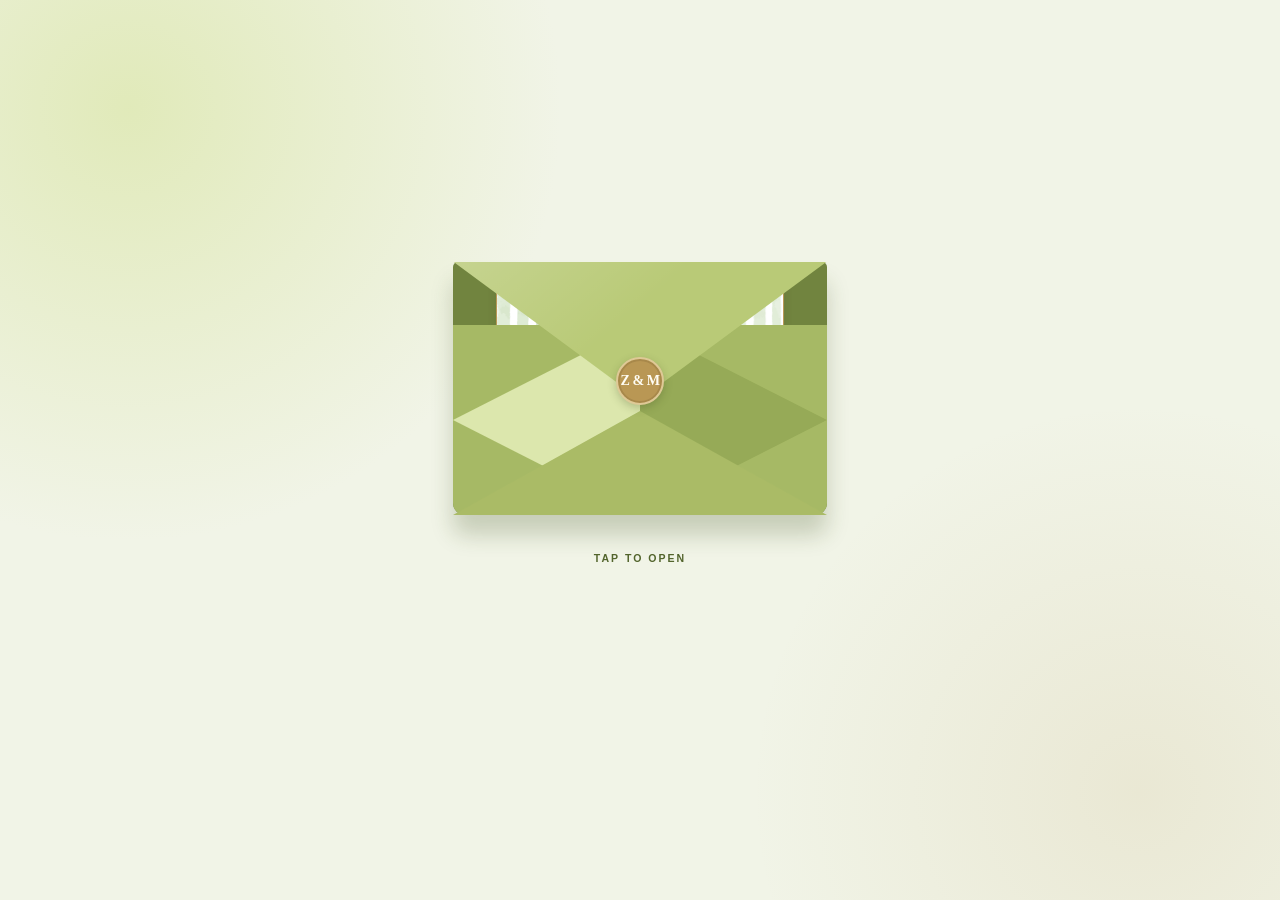
==== einvite.html @ bf0d7932 "Add files via upload" ====
<!DOCTYPE html>
<html lang="en">
<head>
    <meta charset="UTF-8">
    <meta name="viewport" content="width=device-width, initial-scale=1.0">
    <title>Save the Date — Zumi & Morgan</title>

    <meta property="og:title" content="Save the Date — Zumi & Morgan">
    <meta property="og:description" content="Monday, May 3, 2027 · Raleigh, NC">
    <meta property="og:type" content="website">
    <meta property="og:url" content="https://zumicuji.github.io/TheCujis/invite.html">

    <meta name="twitter:card" content="summary">
    <meta name="twitter:title" content="Save the Date — Zumi & Morgan">
    <meta name="twitter:description" content="Monday, May 3, 2027 · Raleigh, NC">

    <link rel="preconnect" href="https://fonts.googleapis.com">
    <link rel="preconnect" href="https://fonts.gstatic.com" crossorigin>
    <link href="https://fonts.googleapis.com/css2?family=Montserrat:wght@400;500;600&display=swap" rel="stylesheet">

    <style>
        :root {
            --pear-light: #dce7ad;
            --pear: #b9ca77;
            --pear-mid: #a6b965;
            --pear-deep: #71843f;
            --pear-dark: #53652d;
            --cream: #fffdf4;
            --cream-deep: #f3ecd8;
            --gold: #b99754;
            --ink: #36502f;
            --page: #f1f4e7;
        }

        * {
            box-sizing: border-box;
        }

        html,
        body {
            min-height: 100%;
        }

        body {
            margin: 0;
            overflow-x: hidden;
            color: var(--ink);
            background:
                radial-gradient(circle at 10% 12%, rgba(220, 231, 173, 0.78), transparent 31%),
                radial-gradient(circle at 89% 88%, rgba(185, 151, 84, 0.13), transparent 28%),
                var(--page);
            font-family: "Montserrat", sans-serif;
        }

        button,
        a {
            -webkit-tap-highlight-color: transparent;
        }

        .page {
            width: 100%;
            min-height: 100svh;
            padding: 24px 14px 42px;
        }

        .experience {
            width: min(100%, 460px);
            margin: 0 auto;
            text-align: center;
        }

        /* =====================================================
           CENTERED INVITATION SUITE
           ===================================================== */
        .suite-stage {
            position: relative;
            width: 100%;
            min-height: 610px;
            overflow: visible;
        }

        .envelope-stage {
            display: none;
        }

        /*
            Actual PNG stack:
            invite1.png = formal invitation
            invite2.png = details card
            invite3.png = photo card
            invite4.png is not used
        */
        .suite-card {
            position: absolute;
            top: 50%;
            left: 50%;
            display: block;
            padding: 0;
            margin: 0;
            background: transparent;
            border: 0;
            cursor: pointer;
            image-rendering: auto;
            transition:
                width 0.48s cubic-bezier(0.2, 0.78, 0.25, 1),
                transform 0.48s cubic-bezier(0.2, 0.78, 0.25, 1),
                box-shadow 0.35s ease;
        }

        .suite-card:focus-visible {
            outline: 3px solid var(--gold);
            outline-offset: 6px;
        }

        .suite-card img {
            display: block;
            width: 100%;
            height: auto;
            background: var(--cream);
            box-shadow: 0 14px 28px rgba(54, 72, 25, 0.2);
            image-rendering: auto;
        }

        /* Main invitation: largest card in the resting stack. */
        .card-primary {
            z-index: 4;
            width: min(67vw, 278px);
            transform: translate(-50%, -50%) rotate(-1deg);
        }

        /* Details card: partially visible behind upper-left. */
        .card-details {
            z-index: 2;
            width: min(54vw, 224px);
            transform: translate(calc(-50% - 42px), calc(-50% - 28px)) rotate(-4deg);
        }

        /* Photo card: partially visible behind right edge. */
        .card-photo {
            z-index: 1;
            width: min(43vw, 177px);
            transform: translate(calc(-50% + 62px), calc(-50% + 13px)) rotate(4deg);
        }

        /*
            Selected card becomes large, centered, and straight.
            Each PNG keeps its natural proportions and remains uncropped.
        */
        .suite-card.is-selected {
            z-index: 15;
            width: min(92vw, 390px);
            transform: translate(-50%, -50%) rotate(0deg) scale(1);
        }

        .suite-card.is-selected img {
            box-shadow: 0 25px 45px rgba(54, 72, 25, 0.3);
        }

        /* =====================================================
           NEARLY TRANSLUCENT SIDE ARROWS
           Hidden until the envelope opens.
           ===================================================== */
        .card-navigation {
            position: absolute;
            top: 50%;
            right: 0;
            left: 0;
            z-index: 25;
            display: flex;
            align-items: center;
            justify-content: space-between;
            padding: 0 2px;
            pointer-events: none;
            transform: translateY(-50%);
            transition: opacity 0.35s ease;
        }

        .nav-arrow {
            display: grid;
            width: 42px;
            height: 56px;
            place-items: center;
            color: var(--ink);
            background: rgba(255, 253, 244, 0.18);
            border: 1px solid rgba(83, 101, 45, 0.2);
            border-radius: 24px;
            cursor: pointer;
            font-family: Arial, sans-serif;
            font-size: 1.65rem;
            font-weight: 300;
            line-height: 1;
            opacity: 0.34;
            pointer-events: auto;
            transition:
                opacity 0.2s ease,
                color 0.2s ease,
                background 0.2s ease,
                transform 0.2s ease;
        }

        .nav-arrow:hover,
        .nav-arrow:focus-visible {
            color: var(--cream);
            background: var(--ink);
            opacity: 0.92;
            outline: 2px solid var(--gold);
            outline-offset: 3px;
        }

        .nav-arrow:active {
            transform: scale(0.94);
        }

        /* =====================================================
           POST-OPEN WEBSITE BUTTON
           Pear green and somewhat translucent.
           ===================================================== */
        .suite-actions {
            margin: -14px auto 0;
            transition: opacity 0.35s ease, transform 0.35s ease;
        }

        .website-button {
            display: inline-flex;
            align-items: center;
            justify-content: center;
            min-height: 50px;
            padding: 13px 19px;
            color: var(--ink);
            background: rgba(185, 202, 119, 0.72);
            border: 1px solid rgba(83, 101, 45, 0.58);
            box-shadow: 0 4px 12px rgba(83, 101, 45, 0.1);
            font-size: 0.65rem;
            font-weight: 600;
            letter-spacing: 1.2px;
            line-height: 1.3;
            text-decoration: none;
            text-transform: uppercase;
            transition:
                background 0.2s ease,
                color 0.2s ease,
                border-color 0.2s ease,
                transform 0.2s ease;
        }

        .website-button:hover,
        .website-button:focus-visible {
            color: var(--cream);
            background: rgba(83, 101, 45, 0.88);
            border-color: rgba(83, 101, 45, 0.95);
            outline: 2px solid var(--gold);
            outline-offset: 3px;
        }

        .website-button:active {
            transform: scale(0.98);
        }

        .replay-button {
            position: fixed;
            top: 14px;
            right: 14px;
            z-index: 40;
            padding: 9px 11px;
            color: var(--ink);
            background: rgba(255, 253, 244, 0.96);
            border: 1px solid var(--gold);
            cursor: pointer;
            font-size: 0.62rem;
            font-weight: 600;
            letter-spacing: 1.1px;
            opacity: 0;
            pointer-events: none;
            text-transform: uppercase;
            transition: opacity 0.3s ease, background 0.2s ease;
        }

        .replay-button:hover,
        .replay-button:focus-visible {
            background: #ffffff;
            outline: 2px solid var(--gold);
            outline-offset: 2px;
        }

        /* =====================================================
           PEAR-GREEN PHYSICAL ENVELOPE
           ===================================================== */
        .js .envelope-stage {
            position: absolute;
            inset: 0;
            display: block;
            pointer-events: none;
            transition: opacity 0.55s ease, transform 0.55s ease;
        }

        .js .envelope-trigger {
            position: absolute;
            top: 50%;
            left: 50%;
            width: min(92vw, 374px);
            height: 278px;
            padding: 0;
            background: transparent;
            border: 0;
            cursor: pointer;
            pointer-events: auto;
            perspective: 1200px;
            transform: translate(-50%, -50%);
        }

        .js .envelope-trigger:focus-visible {
            outline: 3px solid var(--gold);
            outline-offset: 9px;
            border-radius: 8px;
        }

        .envelope {
            position: absolute;
            inset: 0;
        }

        .envelope-back {
            position: absolute;
            top: 25px;
            right: 0;
            bottom: 0;
            left: 0;
            z-index: 1;
            overflow: hidden;
            background: var(--pear-deep);
            border-radius: 5px 5px 12px 12px;
            box-shadow: 0 20px 22px rgba(54, 72, 25, 0.22);
        }

        .envelope-liner {
            position: absolute;
            top: 26px;
            left: 50%;
            z-index: 2;
            width: 0;
            height: 0;
            transform: translateX(-50%);
            border-width: 0 187px 132px;
            border-style: solid;
            border-color: transparent transparent var(--cream-deep);
        }

        .envelope-liner::after {
            position: absolute;
            top: 35px;
            left: -94px;
            width: 188px;
            height: 75px;
            content: "";
            opacity: 0.48;
            background:
                radial-gradient(ellipse at 15% 45%, transparent 0 12px, rgba(83, 101, 45, 0.28) 13px 14px, transparent 15px),
                radial-gradient(ellipse at 46% 72%, transparent 0 13px, rgba(83, 101, 45, 0.28) 14px 15px, transparent 16px),
                radial-gradient(ellipse at 78% 38%, transparent 0 11px, rgba(83, 101, 45, 0.28) 12px 13px, transparent 14px);
        }

        .primary-card-peek {
            position: absolute;
            top: 43px;
            left: 50%;
            z-index: 3;
            width: 77%;
            height: 162px;
            overflow: hidden;
            background: var(--cream);
            border: 1px solid var(--gold);
            box-shadow: 0 5px 9px rgba(54, 72, 25, 0.15);
            transform: translateX(-50%);
        }

        .primary-card-peek img {
            display: block;
            width: 100%;
            height: auto;
        }

        /*
            The card emerges from behind these front folds,
            rather than phasing through the envelope.
        */
        .envelope-front {
            position: absolute;
            right: 0;
            bottom: 0;
            left: 0;
            z-index: 8;
            height: 190px;
            overflow: hidden;
            background: var(--pear-mid);
            border-radius: 0 0 12px 12px;
        }

        .envelope-front::before,
        .envelope-front::after {
            position: absolute;
            top: 0;
            width: 0;
            height: 0;
            content: "";
            border-style: solid;
        }

        .envelope-front::before {
            left: 0;
            z-index: 1;
            border-width: 95px 187px 95px 0;
            border-color: transparent var(--pear-light) transparent transparent;
        }

        .envelope-front::after {
            right: 0;
            z-index: 1;
            border-width: 95px 0 95px 187px;
            border-color: transparent transparent transparent #96aa57;
        }

        .envelope-bottom-fold {
            position: absolute;
            bottom: 0;
            left: 50%;
            z-index: 9;
            width: 0;
            height: 0;
            transform: translateX(-50%);
            border-width: 0 187px 104px;
            border-style: solid;
            border-color: transparent transparent #aabb66;
        }

        .envelope-flap {
            position: absolute;
            top: 25px;
            left: 0;
            z-index: 10;
            width: 100%;
            height: 138px;
            transform: rotateX(0deg);
            transform-origin: top center;
            transform-style: preserve-3d;
            transition: transform 0.8s cubic-bezier(0.22, 0.8, 0.25, 1);
        }

        .envelope-flap::before {
            position: absolute;
            inset: 0;
            content: "";
            clip-path: polygon(0 0, 100% 0, 50% 100%);
            background:
                linear-gradient(140deg, rgba(255, 255, 255, 0.18), transparent 45%),
                var(--pear);
            box-shadow: inset 0 -2px 0 rgba(69, 89, 31, 0.2);
            backface-visibility: hidden;
        }

        .wax-seal {
            position: absolute;
            top: 120px;
            left: 50%;
            z-index: 11;
            display: grid;
            width: 48px;
            height: 48px;
            place-items: center;
            color: var(--cream);
            background: var(--gold);
            border: 2px solid #dec996;
            border-radius: 50%;
            box-shadow:
                inset 0 0 0 2px rgba(91, 67, 29, 0.18),
                0 3px 9px rgba(53, 69, 22, 0.25);
            font-family: Georgia, serif;
            font-size: 0.88rem;
            font-weight: 600;
            letter-spacing: -0.5px;
            line-height: 1;
            white-space: nowrap;
            transform: translateX(-50%);
            transition: opacity 0.25s ease;
        }

        .tap-note {
            position: absolute;
            bottom: -49px;
            left: 50%;
            width: max-content;
            margin: 0;
            color: var(--pear-dark);
            font-size: 0.66rem;
            font-weight: 600;
            letter-spacing: 2px;
            text-transform: uppercase;
            transform: translateX(-50%);
            animation: tapPulse 2s ease-in-out infinite;
            transition: opacity 0.25s ease;
        }

        /* =====================================================
           OPENING / REPLAY STATES
           ===================================================== */
        .js .suite-actions,
        .js .card-navigation {
            opacity: 0;
            pointer-events: none;
        }

        .js .suite-actions {
            transform: translateY(8px);
        }

        .js .card-navigation {
            transform: translateY(-50%);
        }

        .js .suite-card {
            opacity: 0;
            pointer-events: none;
        }

        /*
            Main card begins inside the envelope:
            above the back layer but below front folds.
        */
        .js .card-primary {
            z-index: 5;
            transform: translate(-50%, calc(-50% + 148px)) scale(0.72);
        }

        .js .card-details {
            transform: translate(calc(-50% - 42px), calc(-50% + 72px)) rotate(-4deg) scale(0.72);
        }

        .js .card-photo {
            transform: translate(calc(-50% + 62px), calc(-50% + 76px)) rotate(4deg) scale(0.72);
        }

        .js .experience.is-opening .envelope-flap {
            transform: rotateX(-178deg);
        }

        .js .experience.is-opening .wax-seal,
        .js .experience.is-opening .tap-note {
            opacity: 0;
        }

        /*
            Main invite slides upward from inside the envelope.
            The lower part stays hidden by front folds until it clears them.
        */
        .js .experience.is-opening .card-primary {
            z-index: 5;
            opacity: 1;
            transform: translate(-50%, calc(-50% - 125px)) rotate(0deg) scale(0.82);
            transition:
                opacity 0.12s ease 0.15s,
                transform 1.12s cubic-bezier(0.16, 0.9, 0.25, 1) 0.34s;
        }

        .js .experience.is-open .envelope-stage {
            opacity: 0;
            pointer-events: none;
            transform: scale(0.97);
        }

        .js .experience.is-open .suite-card {
            opacity: 1;
            pointer-events: auto;
        }

        .js .experience.is-open .card-primary {
            z-index: 4;
            transform: translate(-50%, -50%) rotate(-1deg);
            transition-delay: 0s;
        }

        .js .experience.is-open .card-details {
            transform: translate(calc(-50% - 42px), calc(-50% - 28px)) rotate(-4deg);
            transition-delay: 0.1s;
        }

        .js .experience.is-open .card-photo {
            transform: translate(calc(-50% + 62px), calc(-50% + 13px)) rotate(4deg);
            transition-delay: 0.18s;
        }

        .js .experience.is-open .suite-card.is-selected {
            z-index: 15;
            width: min(92vw, 390px);
            transform: translate(-50%, -50%) rotate(0deg) scale(1);
            transition-delay: 0s;
        }

        .js .experience.is-open .suite-actions {
            opacity: 1;
            pointer-events: auto;
            transform: translateY(0);
            transition: opacity 0.4s ease 0.48s, transform 0.4s ease 0.48s;
        }

        .js .experience.is-open .card-navigation {
            opacity: 1;
            pointer-events: auto;
            transform: translateY(-50%);
            transition: opacity 0.4s ease 0.48s;
        }

        .js .experience.is-open + .replay-button {
            opacity: 1;
            pointer-events: auto;
        }

        @keyframes tapPulse {
            0%,
            100% {
                opacity: 0.62;
                transform: translateX(-50%) translateY(0);
            }

            50% {
                opacity: 1;
                transform: translateX(-50%) translateY(-4px);
            }
        }

        @media (min-width: 768px) {
            .page {
                padding-top: 38px;
            }

            .suite-stage {
                min-height: 675px;
            }

            .card-primary {
                width: 305px;
            }

            .card-details {
                width: 246px;
                transform: translate(calc(-50% - 49px), calc(-50% - 32px)) rotate(-4deg);
            }

            .card-photo {
                width: 195px;
                transform: translate(calc(-50% + 70px), calc(-50% + 8px)) rotate(4deg);
            }

            .js .card-details {
                transform: translate(calc(-50% - 49px), calc(-50% + 72px)) rotate(-4deg) scale(0.72);
            }

            .js .card-photo {
                transform: translate(calc(-50% + 70px), calc(-50% + 76px)) rotate(4deg) scale(0.72);
            }

            .js .experience.is-open .card-details {
                transform: translate(calc(-50% - 49px), calc(-50% - 32px)) rotate(-4deg);
            }

            .js .experience.is-open .card-photo {
                transform: translate(calc(-50% + 70px), calc(-50% + 8px)) rotate(4deg);
            }

            .replay-button {
                top: 20px;
                right: 20px;
            }
        }

        @media (prefers-reduced-motion: reduce) {
            *,
            *::before,
            *::after {
                scroll-behavior: auto !important;
                animation-duration: 0.01ms !important;
                animation-iteration-count: 1 !important;
                transition-duration: 0.01ms !important;
            }

            .js .envelope-stage {
                display: none;
            }

            .js .suite-card {
                opacity: 1;
                pointer-events: auto;
            }

            .js .suite-actions {
                opacity: 1;
                pointer-events: auto;
                transform: none;
            }

            .js .card-navigation {
                opacity: 1;
                pointer-events: auto;
                transform: translateY(-50%);
            }

            .js .card-primary {
                transform: translate(-50%, -50%) rotate(-1deg);
            }

            .js .card-details {
                transform: translate(calc(-50% - 42px), calc(-50% - 28px)) rotate(-4deg);
            }

            .js .card-photo {
                transform: translate(calc(-50% + 62px), calc(-50% + 13px)) rotate(4deg);
            }

            .js .experience.is-open .suite-card.is-selected {
                width: min(92vw, 390px);
                transform: translate(-50%, -50%) rotate(0deg) scale(1);
            }

            .js .experience.is-open + .replay-button {
                opacity: 1;
                pointer-events: auto;
            }
        }
    </style>
</head>

<body>
    <main class="page">
        <div class="experience" id="experience">

            <div class="suite-stage">
                <!-- Closed pear-green envelope -->
                <div class="envelope-stage">
                    <button
                        class="envelope-trigger"
                        id="openInvite"
                        type="button"
                        aria-label="Open Zumi and Morgan's wedding invitation suite"
                    >
                        <div class="envelope">
                            <div class="envelope-back"></div>
                            <div class="envelope-liner"></div>

                            <!-- Primary invitation peeking from envelope -->
                            <div class="primary-card-peek" aria-hidden="true">
                                <img src="invite1.png" alt="">
                            </div>

                            <div class="envelope-front"></div>
                            <div class="envelope-bottom-fold"></div>
                            <div class="envelope-flap"></div>

                            <div class="wax-seal">Z & M</div>
                        </div>

                        <p class="tap-note">Tap to open</p>
                    </button>
                </div>

                <!-- Details card -->
                <button
                    type="button"
                    class="suite-card card-details"
                    aria-label="View wedding details card"
                    aria-pressed="false"
                >
                    <img
                        src="invite2.png"
                        alt="Wedding details card"
                        decoding="async"
                        loading="eager"
                    >
                </button>

                <!-- Photo card -->
                <button
                    type="button"
                    class="suite-card card-photo"
                    aria-label="View wedding photo card"
                    aria-pressed="false"
                >
                    <img
                        src="invite3.png"
                        alt="Wedding photo card"
                        decoding="async"
                        loading="eager"
                    >
                </button>

                <!-- Primary invitation -->
                <button
                    type="button"
                    class="suite-card card-primary"
                    aria-label="View formal wedding invitation"
                    aria-pressed="false"
                >
                    <img
                        src="invite1.png"
                        alt="Formal wedding invitation for Zumi Cuji and Morgan Fields"
                        decoding="async"
                        fetchpriority="high"
                    >
                </button>

                <!-- Side navigation appears only after opening -->
                <div class="card-navigation" aria-label="Invitation card navigation">
                    <button
                        class="nav-arrow"
                        id="previousCard"
                        type="button"
                        aria-label="Show previous card"
                    >
                        ‹
                    </button>

                    <button
                        class="nav-arrow"
                        id="nextCard"
                        type="button"
                        aria-label="Show next card"
                    >
                        ›
                    </button>
                </div>
            </div>

            <!-- Hidden until envelope opens -->
            <div class="suite-actions">
                <a
                    class="website-button"
                    href="https://zumicuji.github.io/TheCujis/index.html"
                >
                    Visit Our Wedding Website
                </a>
            </div>
        </div>

        <button class="replay-button" id="replayButton" type="button">
            Replay
        </button>
    </main>

    <script>
        (function () {
            const experience = document.getElementById("experience");
            const openButton = document.getElementById("openInvite");
            const replayButton = document.getElementById("replayButton");
            const previousButton = document.getElementById("previousCard");
            const nextButton = document.getElementById("nextCard");
            const reducedMotion = window.matchMedia("(prefers-reduced-motion: reduce)");

            /*
                Cycle through all three visible PNG cards:
                1. Formal invitation
                2. Details card
                3. Photo card
            */
            const interactiveCards = [
                document.querySelector(".card-primary"),
                document.querySelector(".card-details"),
                document.querySelector(".card-photo")
            ];

            let activeCardIndex = 0;

            document.documentElement.classList.add("js");

            function selectCard(index) {
                activeCardIndex =
                    (index + interactiveCards.length) % interactiveCards.length;

                interactiveCards.forEach(function (card, cardIndex) {
                    const isActive = cardIndex === activeCardIndex;

                    card.classList.toggle("is-selected", isActive);
                    card.setAttribute("aria-pressed", isActive ? "true" : "false");
                });
            }

            function cycleCards(direction) {
                if (!experience.classList.contains("is-open")) {
                    return;
                }

                selectCard(activeCardIndex + direction);
            }

            function openInvitation() {
                if (
                    experience.classList.contains("is-opening") ||
                    experience.classList.contains("is-open")
                ) {
                    return;
                }

                experience.classList.add("is-opening");
                openButton.disabled = true;
                openButton.setAttribute("aria-hidden", "true");

                window.setTimeout(function () {
                    experience.classList.remove("is-opening");
                    experience.classList.add("is-open");
                    selectCard(0);
                }, 1550);
            }

            function replayInvitation() {
                experience.classList.remove("is-opening", "is-open");

                interactiveCards.forEach(function (card) {
                    card.classList.remove("is-selected");
                    card.setAttribute("aria-pressed", "false");
                });

                activeCardIndex = 0;

                openButton.disabled = false;
                openButton.setAttribute("aria-hidden", "false");

                void experience.offsetWidth;

                window.setTimeout(function () {
                    openInvitation();
                }, 80);
            }

            interactiveCards.forEach(function (card, index) {
                card.addEventListener("click", function () {
                    if (experience.classList.contains("is-open")) {
                        selectCard(index);
                    }
                });
            });

            previousButton.addEventListener("click", function () {
                cycleCards(-1);
            });

            nextButton.addEventListener("click", function () {
                cycleCards(1);
            });

            if (reducedMotion.matches) {
                experience.classList.add("is-open");
                openButton.disabled = true;
                openButton.setAttribute("aria-hidden", "true");
                selectCard(0);
            } else {
                openButton.addEventListener("click", openInvitation);
                replayButton.addEventListener("click", replayInvitation);
            }
        })();
    </script>
</body>
</html>
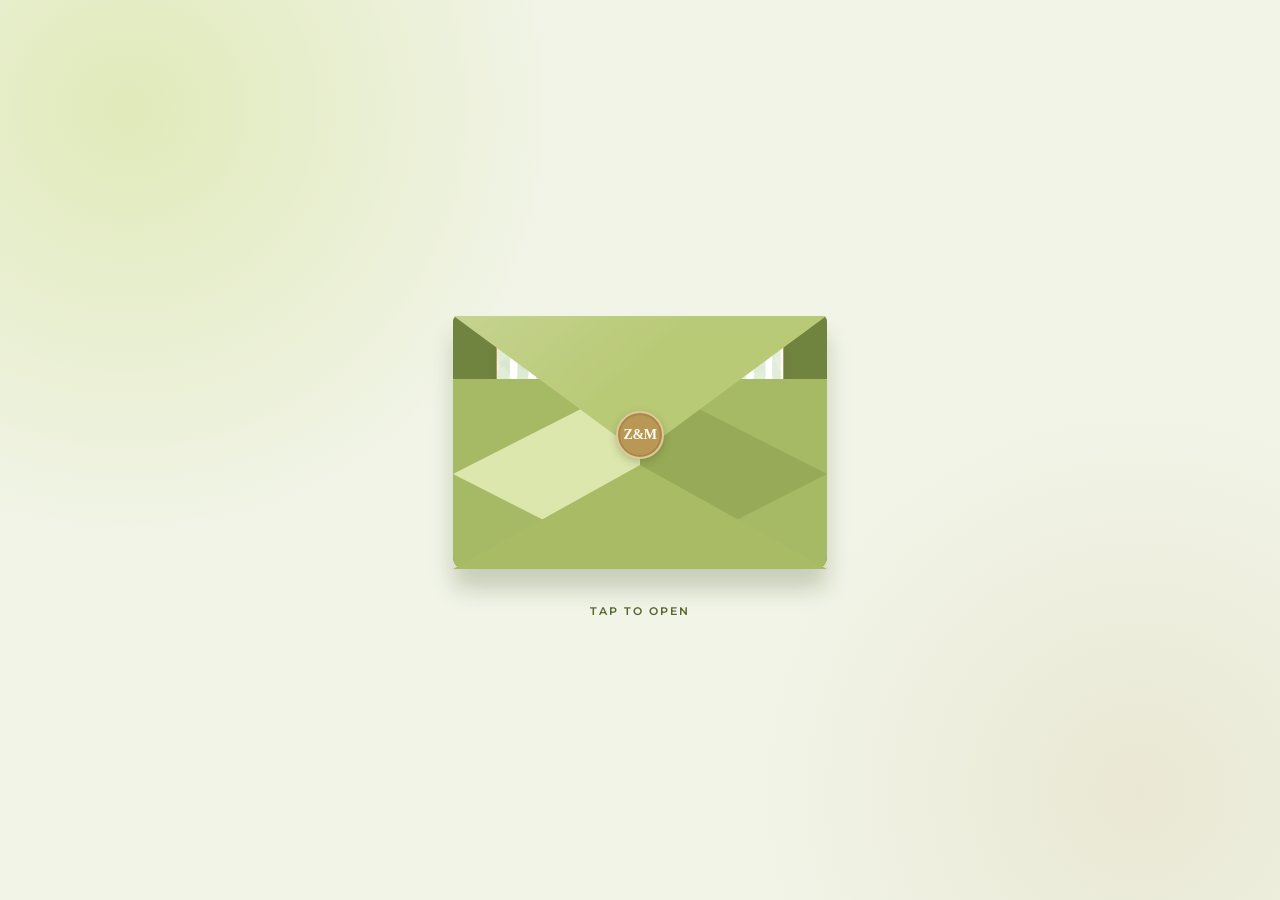
==== commit 2fe07805: "Add files via upload" ====
--- a/einvite.html
+++ b/einvite.html
@@ -30,6 +30,9 @@
             --gold: #b99754;
             --ink: #36502f;
             --page: #f1f4e7;
+
+            --envelope-width: min(92vw, 374px);
+            --envelope-height: 278px;
         }
 
         * {
@@ -58,24 +61,29 @@
         }
 
         .page {
-            width: 100%;
-            min-height: 100svh;
-            padding: 24px 14px 42px;
-        }
+    width: 100%;
+    min-height: 100svh;
+    display: flex;
+    align-items: center;
+    justify-content: center;
+    padding:
+        clamp(24px, 5svh, 64px)
+        14px;
+}
 
         .experience {
-            width: min(100%, 460px);
+            width: min(100%, 700px);
             margin: 0 auto;
             text-align: center;
         }
 
         /* =====================================================
-           CENTERED INVITATION SUITE
+           CENTERED INVITATION SUITE STAGE
            ===================================================== */
         .suite-stage {
             position: relative;
             width: 100%;
-            min-height: 610px;
+            min-height: max(590px, 78svh);
             overflow: visible;
         }
 
@@ -83,13 +91,19 @@
             display: none;
         }
 
-        /*
-            Actual PNG stack:
-            invite1.png = formal invitation
-            invite2.png = details card
-            invite3.png = photo card
-            invite4.png is not used
-        */
+        .extraction-pocket {
+            position: absolute;
+            top: 50%;
+            left: 50%;
+            z-index: 5;
+            width: var(--envelope-width);
+            height: var(--envelope-height);
+            pointer-events: none;
+            clip-path: inset(-600px 0 0 0);
+            transform: translate(-50%, -50%);
+            transition: clip-path 0s linear;
+        }
+
         .suite-card {
             position: absolute;
             top: 50%;
@@ -104,7 +118,8 @@
             transition:
                 width 0.48s cubic-bezier(0.2, 0.78, 0.25, 1),
                 transform 0.48s cubic-bezier(0.2, 0.78, 0.25, 1),
-                box-shadow 0.35s ease;
+                top 0.7s cubic-bezier(0.16, 0.9, 0.25, 1),
+                opacity 0.3s ease;
         }
 
         .suite-card:focus-visible {
@@ -116,56 +131,71 @@
             display: block;
             width: 100%;
             height: auto;
+            max-width: 100%;
             background: var(--cream);
             box-shadow: 0 14px 28px rgba(54, 72, 25, 0.2);
             image-rendering: auto;
         }
 
-        /* Main invitation: largest card in the resting stack. */
+        /* Resting invitation suite stack. */
         .card-primary {
             z-index: 4;
-            width: min(67vw, 278px);
+            width: min(67vw, 315px);
             transform: translate(-50%, -50%) rotate(-1deg);
         }
 
-        /* Details card: partially visible behind upper-left. */
         .card-details {
             z-index: 2;
-            width: min(54vw, 224px);
-            transform: translate(calc(-50% - 42px), calc(-50% - 28px)) rotate(-4deg);
-        }
-
-        /* Photo card: partially visible behind right edge. */
+            width: min(54vw, 250px);
+            transform: translate(calc(-50% - 48px), calc(-50% - 30px)) rotate(-4deg);
+        }
+
         .card-photo {
             z-index: 1;
-            width: min(43vw, 177px);
-            transform: translate(calc(-50% + 62px), calc(-50% + 13px)) rotate(4deg);
+            width: min(43vw, 190px);
+            transform: translate(calc(-50% + 68px), calc(-50% + 13px)) rotate(4deg);
         }
 
         /*
-            Selected card becomes large, centered, and straight.
-            Each PNG keeps its natural proportions and remains uncropped.
+           JavaScript calculates --selected-width from:
+           - actual PNG aspect ratio
+           - available screen width
+           - available viewport height
+
+           This lets selected cards use the largest practical space
+           on each phone, tablet, or desktop while keeping their
+           original proportions intact.
         */
-        .suite-card.is-selected {
+        .card-primary.is-selected,
+        .card-details.is-selected {
             z-index: 15;
-            width: min(92vw, 390px);
+            width: var(--selected-width, min(96vw, 440px));
             transform: translate(-50%, -50%) rotate(0deg) scale(1);
         }
 
+        .card-photo.is-selected {
+            z-index: 15;
+            width: var(--selected-width, min(64vw, 280px));
+            transform: translate(-50%, -50%) rotate(0deg) scale(1);
+        }
+
         .suite-card.is-selected img {
+            width: 100%;
+            height: auto;
+            max-height: calc(100svh - 92px);
+            object-fit: contain;
             box-shadow: 0 25px 45px rgba(54, 72, 25, 0.3);
         }
 
         /* =====================================================
-           NEARLY TRANSLUCENT SIDE ARROWS
-           Hidden until the envelope opens.
+           SIDE NAVIGATION ARROWS
            ===================================================== */
         .card-navigation {
             position: absolute;
             top: 50%;
             right: 0;
             left: 0;
-            z-index: 25;
+            z-index: 30;
             display: flex;
             align-items: center;
             justify-content: space-between;
@@ -213,10 +243,9 @@
 
         /* =====================================================
            POST-OPEN WEBSITE BUTTON
-           Pear green and somewhat translucent.
            ===================================================== */
         .suite-actions {
-            margin: -14px auto 0;
+            margin: -16px auto 0;
             transition: opacity 0.35s ease, transform 0.35s ease;
         }
 
@@ -260,7 +289,7 @@
             position: fixed;
             top: 14px;
             right: 14px;
-            z-index: 40;
+            z-index: 50;
             padding: 9px 11px;
             color: var(--ink);
             background: rgba(255, 253, 244, 0.96);
@@ -283,40 +312,35 @@
         }
 
         /* =====================================================
-           PEAR-GREEN PHYSICAL ENVELOPE
+           REALISTIC PEAR-GREEN ENVELOPE
            ===================================================== */
         .js .envelope-stage {
             position: absolute;
-            inset: 0;
-            display: block;
-            pointer-events: none;
-            transition: opacity 0.55s ease, transform 0.55s ease;
-        }
-
-        .js .envelope-trigger {
-            position: absolute;
             top: 50%;
             left: 50%;
-            width: min(92vw, 374px);
-            height: 278px;
+            display: block;
+            width: var(--envelope-width);
+            height: var(--envelope-height);
+            pointer-events: none;
+            transform: translate(-50%, -50%);
+            transition: opacity 0.5s ease, transform 0.5s ease;
+        }
+
+        .js .envelope-trigger {
+            position: absolute;
+            inset: 0;
+            z-index: 20;
             padding: 0;
             background: transparent;
             border: 0;
             cursor: pointer;
             pointer-events: auto;
-            perspective: 1200px;
-            transform: translate(-50%, -50%);
         }
 
         .js .envelope-trigger:focus-visible {
             outline: 3px solid var(--gold);
             outline-offset: 9px;
             border-radius: 8px;
-        }
-
-        .envelope {
-            position: absolute;
-            inset: 0;
         }
 
         .envelope-back {
@@ -379,10 +403,6 @@
             height: auto;
         }
 
-        /*
-            The card emerges from behind these front folds,
-            rather than phasing through the envelope.
-        */
         .envelope-front {
             position: absolute;
             right: 0;
@@ -479,8 +499,8 @@
             letter-spacing: -0.5px;
             line-height: 1;
             white-space: nowrap;
+            transition: opacity 0.25s ease;
             transform: translateX(-50%);
-            transition: opacity 0.25s ease;
         }
 
         .tap-note {
@@ -500,7 +520,7 @@
         }
 
         /* =====================================================
-           OPENING / REPLAY STATES
+           OPENING ANIMATION STATES
            ===================================================== */
         .js .suite-actions,
         .js .card-navigation {
@@ -522,20 +542,21 @@
         }
 
         /*
-            Main card begins inside the envelope:
-            above the back layer but below front folds.
+            Primary card begins at the envelope's top opening,
+            not at the bottom of the page.
         */
         .js .card-primary {
+            top: 43%;
             z-index: 5;
-            transform: translate(-50%, calc(-50% + 148px)) scale(0.72);
+            transform: translate(-50%, -50%) rotate(0deg) scale(0.72);
         }
 
         .js .card-details {
-            transform: translate(calc(-50% - 42px), calc(-50% + 72px)) rotate(-4deg) scale(0.72);
+            transform: translate(calc(-50% - 48px), calc(-50% + 72px)) rotate(-4deg) scale(0.72);
         }
 
         .js .card-photo {
-            transform: translate(calc(-50% + 62px), calc(-50% + 76px)) rotate(4deg) scale(0.72);
+            transform: translate(calc(-50% + 68px), calc(-50% + 76px)) rotate(4deg) scale(0.72);
         }
 
         .js .experience.is-opening .envelope-flap {
@@ -548,22 +569,28 @@
         }
 
         /*
-            Main invite slides upward from inside the envelope.
-            The lower part stays hidden by front folds until it clears them.
+            Main invitation rises upward from the envelope opening.
+            Front folds conceal its lower portion until it clears.
         */
         .js .experience.is-opening .card-primary {
+            top: -35%;
             z-index: 5;
             opacity: 1;
-            transform: translate(-50%, calc(-50% - 125px)) rotate(0deg) scale(0.82);
+            transform: translate(-50%, -50%) rotate(0deg) scale(0.82);
             transition:
-                opacity 0.12s ease 0.15s,
-                transform 1.12s cubic-bezier(0.16, 0.9, 0.25, 1) 0.34s;
+                opacity 0.12s ease 0.32s,
+                top 1.08s cubic-bezier(0.18, 0.88, 0.22, 1) 0.42s,
+                transform 1.08s cubic-bezier(0.18, 0.88, 0.22, 1) 0.42s;
+        }
+
+        .js .experience.is-open .extraction-pocket {
+            clip-path: none;
         }
 
         .js .experience.is-open .envelope-stage {
             opacity: 0;
             pointer-events: none;
-            transform: scale(0.97);
+            transform: translate(-50%, -50%) scale(0.96);
         }
 
         .js .experience.is-open .suite-card {
@@ -572,24 +599,43 @@
         }
 
         .js .experience.is-open .card-primary {
+            top: 50%;
             z-index: 4;
             transform: translate(-50%, -50%) rotate(-1deg);
+            transition:
+                top 0.58s cubic-bezier(0.2, 0.78, 0.25, 1) 0.08s,
+                width 0.48s cubic-bezier(0.2, 0.78, 0.25, 1),
+                transform 0.58s cubic-bezier(0.2, 0.78, 0.25, 1) 0.08s,
+                opacity 0.3s ease;
+        }
+
+        .js .experience.is-open .card-details {
+            transform: translate(calc(-50% - 48px), calc(-50% - 30px)) rotate(-4deg);
+            transition-delay: 0.12s;
+        }
+
+        .js .experience.is-open .card-photo {
+            transform: translate(calc(-50% + 68px), calc(-50% + 13px)) rotate(4deg);
+            transition-delay: 0.2s;
+        }
+
+        .js .experience.is-open .card-primary.is-selected {
+            z-index: 15;
+            width: var(--selected-width, min(96vw, 440px));
+            transform: translate(-50%, -50%) rotate(0deg) scale(1);
             transition-delay: 0s;
         }
 
-        .js .experience.is-open .card-details {
-            transform: translate(calc(-50% - 42px), calc(-50% - 28px)) rotate(-4deg);
-            transition-delay: 0.1s;
-        }
-
-        .js .experience.is-open .card-photo {
-            transform: translate(calc(-50% + 62px), calc(-50% + 13px)) rotate(4deg);
-            transition-delay: 0.18s;
-        }
-
-        .js .experience.is-open .suite-card.is-selected {
+        .js .experience.is-open .card-details.is-selected {
             z-index: 15;
-            width: min(92vw, 390px);
+            width: var(--selected-width, min(96vw, 440px));
+            transform: translate(-50%, -50%) rotate(0deg) scale(1);
+            transition-delay: 0s;
+        }
+
+        .js .experience.is-open .card-photo.is-selected {
+            z-index: 15;
+            width: var(--selected-width, min(64vw, 280px));
             transform: translate(-50%, -50%) rotate(0deg) scale(1);
             transition-delay: 0s;
         }
@@ -598,14 +644,14 @@
             opacity: 1;
             pointer-events: auto;
             transform: translateY(0);
-            transition: opacity 0.4s ease 0.48s, transform 0.4s ease 0.48s;
+            transition: opacity 0.4s ease 0.45s, transform 0.4s ease 0.45s;
         }
 
         .js .experience.is-open .card-navigation {
             opacity: 1;
             pointer-events: auto;
             transform: translateY(-50%);
-            transition: opacity 0.4s ease 0.48s;
+            transition: opacity 0.4s ease 0.45s;
         }
 
         .js .experience.is-open + .replay-button {
@@ -631,38 +677,42 @@
                 padding-top: 38px;
             }
 
+            .experience {
+                width: min(100%, 900px);
+            }
+
             .suite-stage {
-                min-height: 675px;
+                min-height: max(680px, 82svh);
             }
 
             .card-primary {
-                width: 305px;
+                width: 340px;
             }
 
             .card-details {
-                width: 246px;
-                transform: translate(calc(-50% - 49px), calc(-50% - 32px)) rotate(-4deg);
+                width: 275px;
+                transform: translate(calc(-50% - 58px), calc(-50% - 38px)) rotate(-4deg);
             }
 
             .card-photo {
-                width: 195px;
-                transform: translate(calc(-50% + 70px), calc(-50% + 8px)) rotate(4deg);
+                width: 220px;
+                transform: translate(calc(-50% + 82px), calc(-50% + 8px)) rotate(4deg);
             }
 
             .js .card-details {
-                transform: translate(calc(-50% - 49px), calc(-50% + 72px)) rotate(-4deg) scale(0.72);
+                transform: translate(calc(-50% - 58px), calc(-50% + 72px)) rotate(-4deg) scale(0.72);
             }
 
             .js .card-photo {
-                transform: translate(calc(-50% + 70px), calc(-50% + 76px)) rotate(4deg) scale(0.72);
+                transform: translate(calc(-50% + 82px), calc(-50% + 76px)) rotate(4deg) scale(0.72);
             }
 
             .js .experience.is-open .card-details {
-                transform: translate(calc(-50% - 49px), calc(-50% - 32px)) rotate(-4deg);
+                transform: translate(calc(-50% - 58px), calc(-50% - 38px)) rotate(-4deg);
             }
 
             .js .experience.is-open .card-photo {
-                transform: translate(calc(-50% + 70px), calc(-50% + 8px)) rotate(4deg);
+                transform: translate(calc(-50% + 82px), calc(-50% + 8px)) rotate(4deg);
             }
 
             .replay-button {
@@ -685,6 +735,10 @@
                 display: none;
             }
 
+            .js .extraction-pocket {
+                clip-path: none;
+            }
+
             .js .suite-card {
                 opacity: 1;
                 pointer-events: auto;
@@ -703,19 +757,23 @@
             }
 
             .js .card-primary {
+                top: 50%;
+                z-index: 4;
                 transform: translate(-50%, -50%) rotate(-1deg);
             }
 
             .js .card-details {
-                transform: translate(calc(-50% - 42px), calc(-50% - 28px)) rotate(-4deg);
+                transform: translate(calc(-50% - 48px), calc(-50% - 30px)) rotate(-4deg);
             }
 
             .js .card-photo {
-                transform: translate(calc(-50% + 62px), calc(-50% + 13px)) rotate(4deg);
-            }
-
-            .js .experience.is-open .suite-card.is-selected {
-                width: min(92vw, 390px);
+                transform: translate(calc(-50% + 68px), calc(-50% + 13px)) rotate(4deg);
+            }
+
+            .js .experience.is-open .card-primary.is-selected,
+            .js .experience.is-open .card-details.is-selected,
+            .js .experience.is-open .card-photo.is-selected {
+                width: var(--selected-width);
                 transform: translate(-50%, -50%) rotate(0deg) scale(1);
             }
 
@@ -732,31 +790,44 @@
         <div class="experience" id="experience">
 
             <div class="suite-stage">
-                <!-- Closed pear-green envelope -->
-                <div class="envelope-stage">
+                <!-- Envelope layers -->
+                <div class="envelope-stage" aria-hidden="true">
+                    <div class="envelope-back"></div>
+                    <div class="envelope-liner"></div>
+
+                    <div class="primary-card-peek">
+                        <img src="invite1.png" alt="">
+                    </div>
+
+                    <div class="envelope-front"></div>
+                    <div class="envelope-bottom-fold"></div>
+                    <div class="envelope-flap"></div>
+                    <div class="wax-seal">Z&amp;M</div>
+
+                    <p class="tap-note">Tap to open</p>
+
                     <button
                         class="envelope-trigger"
                         id="openInvite"
                         type="button"
                         aria-label="Open Zumi and Morgan's wedding invitation suite"
+                    ></button>
+                </div>
+
+                <!-- Main invitation -->
+                <div class="extraction-pocket">
+                    <button
+                        type="button"
+                        class="suite-card card-primary"
+                        aria-label="View formal wedding invitation"
+                        aria-pressed="false"
                     >
-                        <div class="envelope">
-                            <div class="envelope-back"></div>
-                            <div class="envelope-liner"></div>
-
-                            <!-- Primary invitation peeking from envelope -->
-                            <div class="primary-card-peek" aria-hidden="true">
-                                <img src="invite1.png" alt="">
-                            </div>
-
-                            <div class="envelope-front"></div>
-                            <div class="envelope-bottom-fold"></div>
-                            <div class="envelope-flap"></div>
-
-                            <div class="wax-seal">Z & M</div>
-                        </div>
-
-                        <p class="tap-note">Tap to open</p>
+                        <img
+                            src="invite1.png"
+                            alt="Formal wedding invitation for Zumi Cuji and Morgan Fields"
+                            decoding="async"
+                            fetchpriority="high"
+                        >
                     </button>
                 </div>
 
@@ -790,22 +861,7 @@
                     >
                 </button>
 
-                <!-- Primary invitation -->
-                <button
-                    type="button"
-                    class="suite-card card-primary"
-                    aria-label="View formal wedding invitation"
-                    aria-pressed="false"
-                >
-                    <img
-                        src="invite1.png"
-                        alt="Formal wedding invitation for Zumi Cuji and Morgan Fields"
-                        decoding="async"
-                        fetchpriority="high"
-                    >
-                </button>
-
-                <!-- Side navigation appears only after opening -->
+                <!-- Side card navigation -->
                 <div class="card-navigation" aria-label="Invitation card navigation">
                     <button
                         class="nav-arrow"
@@ -827,7 +883,7 @@
                 </div>
             </div>
 
-            <!-- Hidden until envelope opens -->
+            <!-- Hidden until the envelope opens -->
             <div class="suite-actions">
                 <a
                     class="website-button"
@@ -852,12 +908,6 @@
             const nextButton = document.getElementById("nextCard");
             const reducedMotion = window.matchMedia("(prefers-reduced-motion: reduce)");
 
-            /*
-                Cycle through all three visible PNG cards:
-                1. Formal invitation
-                2. Details card
-                3. Photo card
-            */
             const interactiveCards = [
                 document.querySelector(".card-primary"),
                 document.querySelector(".card-details"),
@@ -868,9 +918,50 @@
 
             document.documentElement.classList.add("js");
 
+            /*
+                Calculate the largest readable width for each selected PNG
+                while maintaining that image's original aspect ratio.
+            */
+            function updateCardFitSizes() {
+                const viewportWidth = document.documentElement.clientWidth;
+                const viewportHeight = window.innerHeight || document.documentElement.clientHeight;
+
+                interactiveCards.forEach(function (card, index) {
+                    const image = card.querySelector("img");
+                    const naturalWidth = image.naturalWidth || image.width || 1;
+                    const naturalHeight = image.naturalHeight || image.height || 1;
+                    const aspectRatio = naturalWidth / naturalHeight;
+
+                    /*
+                        Main and details cards receive nearly the full
+                        viewport. The photo card remains intentionally
+                        smaller but still adapts to screen size.
+                    */
+                    const widthLimit = index === 2
+                        ? viewportWidth * 0.64
+                        : viewportWidth * 0.96;
+
+                    const heightLimit = index === 2
+                        ? viewportHeight * 0.58
+                        : viewportHeight - 112;
+
+                    const fittedWidth = Math.max(
+                        120,
+                        Math.min(widthLimit, heightLimit * aspectRatio)
+                    );
+
+                    card.style.setProperty(
+                        "--selected-width",
+                        `${Math.floor(fittedWidth)}px`
+                    );
+                });
+            }
+
             function selectCard(index) {
                 activeCardIndex =
                     (index + interactiveCards.length) % interactiveCards.length;
+
+                updateCardFitSizes();
 
                 interactiveCards.forEach(function (card, cardIndex) {
                     const isActive = cardIndex === activeCardIndex;
@@ -898,7 +989,6 @@
 
                 experience.classList.add("is-opening");
                 openButton.disabled = true;
-                openButton.setAttribute("aria-hidden", "true");
 
                 window.setTimeout(function () {
                     experience.classList.remove("is-opening");
@@ -916,9 +1006,7 @@
                 });
 
                 activeCardIndex = 0;
-
                 openButton.disabled = false;
-                openButton.setAttribute("aria-hidden", "false");
 
                 void experience.offsetWidth;
 
@@ -933,6 +1021,14 @@
                         selectCard(index);
                     }
                 });
+
+                const image = card.querySelector("img");
+
+                if (image.complete) {
+                    updateCardFitSizes();
+                } else {
+                    image.addEventListener("load", updateCardFitSizes, { once: true });
+                }
             });
 
             previousButton.addEventListener("click", function () {
@@ -943,10 +1039,19 @@
                 cycleCards(1);
             });
 
+            window.addEventListener("resize", function () {
+                updateCardFitSizes();
+
+                if (experience.classList.contains("is-open")) {
+                    selectCard(activeCardIndex);
+                }
+            });
+
+            updateCardFitSizes();
+
             if (reducedMotion.matches) {
                 experience.classList.add("is-open");
                 openButton.disabled = true;
-                openButton.setAttribute("aria-hidden", "true");
                 selectCard(0);
             } else {
                 openButton.addEventListener("click", openInvitation);
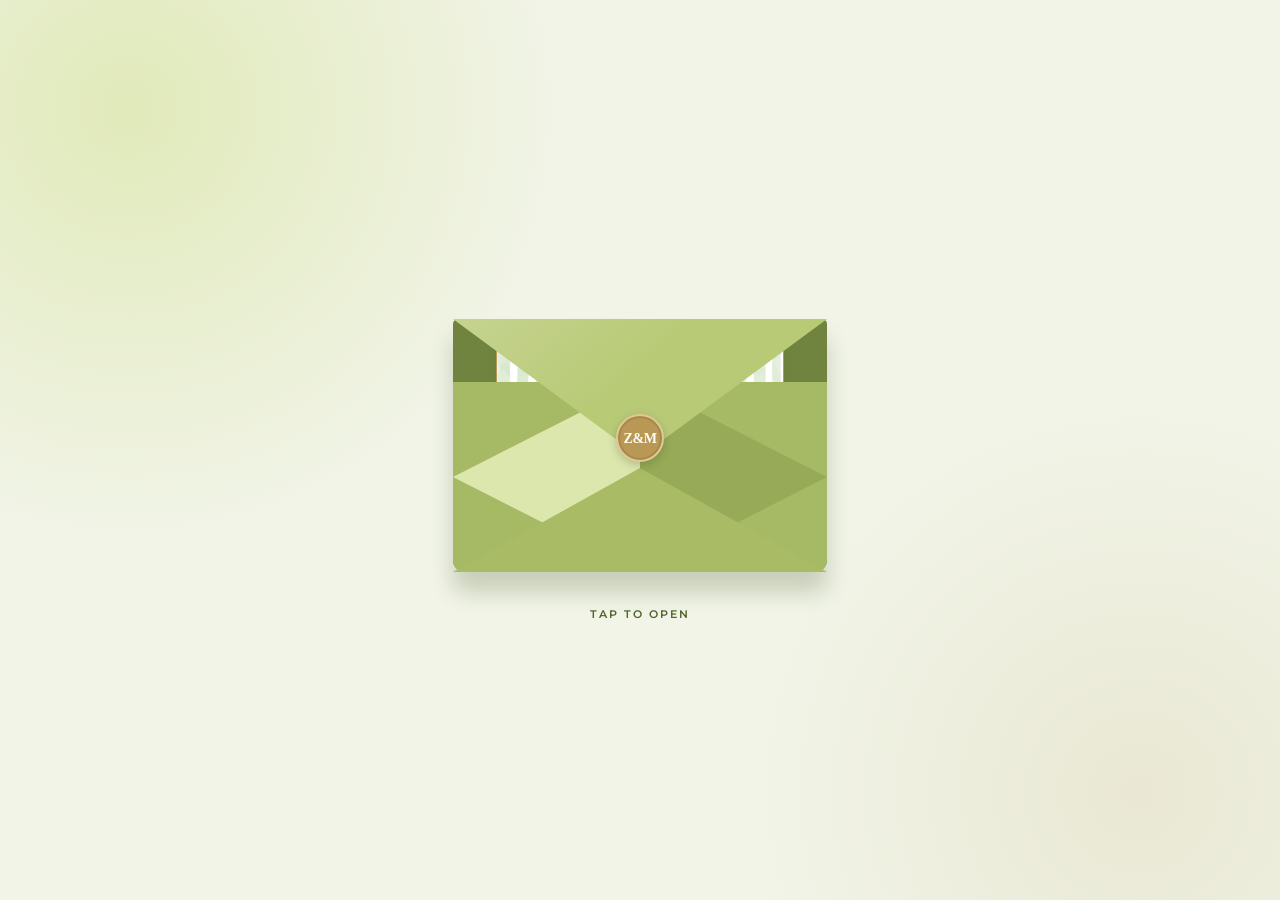
==== commit 97451dd4: "Update print statement from 'Hello' to 'Goodbye'" ====
--- a/einvite.html
+++ b/einvite.html
@@ -61,15 +61,13 @@
         }
 
         .page {
-    width: 100%;
-    min-height: 100svh;
-    display: flex;
-    align-items: center;
-    justify-content: center;
-    padding:
-        clamp(24px, 5svh, 64px)
-        14px;
-}
+            width: 100%;
+            min-height: 100svh;
+            display: flex;
+            align-items: center;
+            justify-content: center;
+            padding: clamp(24px, 5svh, 64px) 14px;
+        }
 
         .experience {
             width: min(100%, 700px);
@@ -91,6 +89,11 @@
             display: none;
         }
 
+        /*
+            The primary card sits in this pocket while extracting.
+            The pocket masks anything below the envelope's bottom edge,
+            but allows the card to rise visibly above the top opening.
+        */
         .extraction-pocket {
             position: absolute;
             top: 50%;
@@ -137,7 +140,7 @@
             image-rendering: auto;
         }
 
-        /* Resting invitation suite stack. */
+        /* Resting stationery stack. */
         .card-primary {
             z-index: 4;
             width: min(67vw, 315px);
@@ -157,14 +160,8 @@
         }
 
         /*
-           JavaScript calculates --selected-width from:
-           - actual PNG aspect ratio
-           - available screen width
-           - available viewport height
-
-           This lets selected cards use the largest practical space
-           on each phone, tablet, or desktop while keeping their
-           original proportions intact.
+            JavaScript sets --selected-width based on each PNG's
+            natural aspect ratio plus available screen space.
         */
         .card-primary.is-selected,
         .card-details.is-selected {
@@ -188,7 +185,7 @@
         }
 
         /* =====================================================
-           SIDE NAVIGATION ARROWS
+           SIDE ARROWS
            ===================================================== */
         .card-navigation {
             position: absolute;
@@ -335,6 +332,7 @@
             border: 0;
             cursor: pointer;
             pointer-events: auto;
+            touch-action: manipulation;
         }
 
         .js .envelope-trigger:focus-visible {
@@ -343,6 +341,7 @@
             border-radius: 8px;
         }
 
+        /* Back envelope layer. */
         .envelope-back {
             position: absolute;
             top: 25px;
@@ -356,6 +355,7 @@
             box-shadow: 0 20px 22px rgba(54, 72, 25, 0.22);
         }
 
+        /* Cream liner layer. */
         .envelope-liner {
             position: absolute;
             top: 26px;
@@ -403,6 +403,7 @@
             height: auto;
         }
 
+        /* Front folds conceal the lower portion of the emerging card. */
         .envelope-front {
             position: absolute;
             right: 0;
@@ -542,7 +543,7 @@
         }
 
         /*
-            Primary card begins at the envelope's top opening,
+            Main invitation begins near the top opening of the envelope,
             not at the bottom of the page.
         */
         .js .card-primary {
@@ -569,8 +570,8 @@
         }
 
         /*
-            Main invitation rises upward from the envelope opening.
-            Front folds conceal its lower portion until it clears.
+            The main invitation rises UP from the envelope opening.
+            The front folds remain above it while it is still inside.
         */
         .js .experience.is-opening .card-primary {
             top: -35%;
@@ -619,23 +620,11 @@
             transition-delay: 0.2s;
         }
 
-        .js .experience.is-open .card-primary.is-selected {
-            z-index: 15;
-            width: var(--selected-width, min(96vw, 440px));
-            transform: translate(-50%, -50%) rotate(0deg) scale(1);
-            transition-delay: 0s;
-        }
-
-        .js .experience.is-open .card-details.is-selected {
-            z-index: 15;
-            width: var(--selected-width, min(96vw, 440px));
-            transform: translate(-50%, -50%) rotate(0deg) scale(1);
-            transition-delay: 0s;
-        }
-
+        .js .experience.is-open .card-primary.is-selected,
+        .js .experience.is-open .card-details.is-selected,
         .js .experience.is-open .card-photo.is-selected {
             z-index: 15;
-            width: var(--selected-width, min(64vw, 280px));
+            width: var(--selected-width);
             transform: translate(-50%, -50%) rotate(0deg) scale(1);
             transition-delay: 0s;
         }
@@ -674,7 +663,8 @@
 
         @media (min-width: 768px) {
             .page {
-                padding-top: 38px;
+                padding-top: clamp(32px, 5svh, 80px);
+                padding-bottom: clamp(32px, 5svh, 80px);
             }
 
             .experience {
@@ -720,68 +710,6 @@
                 right: 20px;
             }
         }
-
-        @media (prefers-reduced-motion: reduce) {
-            *,
-            *::before,
-            *::after {
-                scroll-behavior: auto !important;
-                animation-duration: 0.01ms !important;
-                animation-iteration-count: 1 !important;
-                transition-duration: 0.01ms !important;
-            }
-
-            .js .envelope-stage {
-                display: none;
-            }
-
-            .js .extraction-pocket {
-                clip-path: none;
-            }
-
-            .js .suite-card {
-                opacity: 1;
-                pointer-events: auto;
-            }
-
-            .js .suite-actions {
-                opacity: 1;
-                pointer-events: auto;
-                transform: none;
-            }
-
-            .js .card-navigation {
-                opacity: 1;
-                pointer-events: auto;
-                transform: translateY(-50%);
-            }
-
-            .js .card-primary {
-                top: 50%;
-                z-index: 4;
-                transform: translate(-50%, -50%) rotate(-1deg);
-            }
-
-            .js .card-details {
-                transform: translate(calc(-50% - 48px), calc(-50% - 30px)) rotate(-4deg);
-            }
-
-            .js .card-photo {
-                transform: translate(calc(-50% + 68px), calc(-50% + 13px)) rotate(4deg);
-            }
-
-            .js .experience.is-open .card-primary.is-selected,
-            .js .experience.is-open .card-details.is-selected,
-            .js .experience.is-open .card-photo.is-selected {
-                width: var(--selected-width);
-                transform: translate(-50%, -50%) rotate(0deg) scale(1);
-            }
-
-            .js .experience.is-open + .replay-button {
-                opacity: 1;
-                pointer-events: auto;
-            }
-        }
     </style>
 </head>
 
@@ -790,8 +718,8 @@
         <div class="experience" id="experience">
 
             <div class="suite-stage">
-                <!-- Envelope layers -->
-                <div class="envelope-stage" aria-hidden="true">
+                <!-- Envelope -->
+                <div class="envelope-stage">
                     <div class="envelope-back"></div>
                     <div class="envelope-liner"></div>
 
@@ -814,7 +742,7 @@
                     ></button>
                 </div>
 
-                <!-- Main invitation -->
+                <!-- Main formal invitation -->
                 <div class="extraction-pocket">
                     <button
                         type="button"
@@ -861,7 +789,7 @@
                     >
                 </button>
 
-                <!-- Side card navigation -->
+                <!-- Side arrows -->
                 <div class="card-navigation" aria-label="Invitation card navigation">
                     <button
                         class="nav-arrow"
@@ -883,7 +811,7 @@
                 </div>
             </div>
 
-            <!-- Hidden until the envelope opens -->
+            <!-- Visible after envelope opens -->
             <div class="suite-actions">
                 <a
                     class="website-button"
@@ -906,7 +834,6 @@
             const replayButton = document.getElementById("replayButton");
             const previousButton = document.getElementById("previousCard");
             const nextButton = document.getElementById("nextCard");
-            const reducedMotion = window.matchMedia("(prefers-reduced-motion: reduce)");
 
             const interactiveCards = [
                 document.querySelector(".card-primary"),
@@ -915,12 +842,13 @@
             ];
 
             let activeCardIndex = 0;
+            let touchHandled = false;
 
             document.documentElement.classList.add("js");
 
             /*
-                Calculate the largest readable width for each selected PNG
-                while maintaining that image's original aspect ratio.
+                Fit each selected PNG to the usable device viewport while
+                preserving its exact original aspect ratio.
             */
             function updateCardFitSizes() {
                 const viewportWidth = document.documentElement.clientWidth;
@@ -932,27 +860,22 @@
                     const naturalHeight = image.naturalHeight || image.height || 1;
                     const aspectRatio = naturalWidth / naturalHeight;
 
-                    /*
-                        Main and details cards receive nearly the full
-                        viewport. The photo card remains intentionally
-                        smaller but still adapts to screen size.
-                    */
-                    const widthLimit = index === 2
+                    const maxWidth = index === 2
                         ? viewportWidth * 0.64
                         : viewportWidth * 0.96;
 
-                    const heightLimit = index === 2
+                    const maxHeight = index === 2
                         ? viewportHeight * 0.58
                         : viewportHeight - 112;
 
-                    const fittedWidth = Math.max(
+                    const selectedWidth = Math.max(
                         120,
-                        Math.min(widthLimit, heightLimit * aspectRatio)
+                        Math.min(maxWidth, maxHeight * aspectRatio)
                     );
 
                     card.style.setProperty(
                         "--selected-width",
-                        `${Math.floor(fittedWidth)}px`
+                        `${Math.floor(selectedWidth)}px`
                     );
                 });
             }
@@ -964,10 +887,10 @@
                 updateCardFitSizes();
 
                 interactiveCards.forEach(function (card, cardIndex) {
-                    const isActive = cardIndex === activeCardIndex;
-
-                    card.classList.toggle("is-selected", isActive);
-                    card.setAttribute("aria-pressed", isActive ? "true" : "false");
+                    const selected = cardIndex === activeCardIndex;
+
+                    card.classList.toggle("is-selected", selected);
+                    card.setAttribute("aria-pressed", selected ? "true" : "false");
                 });
             }
 
@@ -1039,6 +962,26 @@
                 cycleCards(1);
             });
 
+            /*
+                Both click and touchend are included for reliable
+                mobile Safari and Android browser interaction.
+            */
+            openButton.addEventListener("click", function () {
+                if (!touchHandled) {
+                    openInvitation();
+                }
+
+                touchHandled = false;
+            });
+
+            openButton.addEventListener("touchend", function (event) {
+                event.preventDefault();
+                touchHandled = true;
+                openInvitation();
+            }, { passive: false });
+
+            replayButton.addEventListener("click", replayInvitation);
+
             window.addEventListener("resize", function () {
                 updateCardFitSizes();
 
@@ -1047,17 +990,18 @@
                 }
             });
 
+            window.addEventListener("orientationchange", function () {
+                window.setTimeout(function () {
+                    updateCardFitSizes();
+
+                    if (experience.classList.contains("is-open")) {
+                        selectCard(activeCardIndex);
+                    }
+                }, 250);
+            });
+
             updateCardFitSizes();
-
-            if (reducedMotion.matches) {
-                experience.classList.add("is-open");
-                openButton.disabled = true;
-                selectCard(0);
-            } else {
-                openButton.addEventListener("click", openInvitation);
-                replayButton.addEventListener("click", replayInvitation);
-            }
         })();
     </script>
 </body>
-</html>+</html>
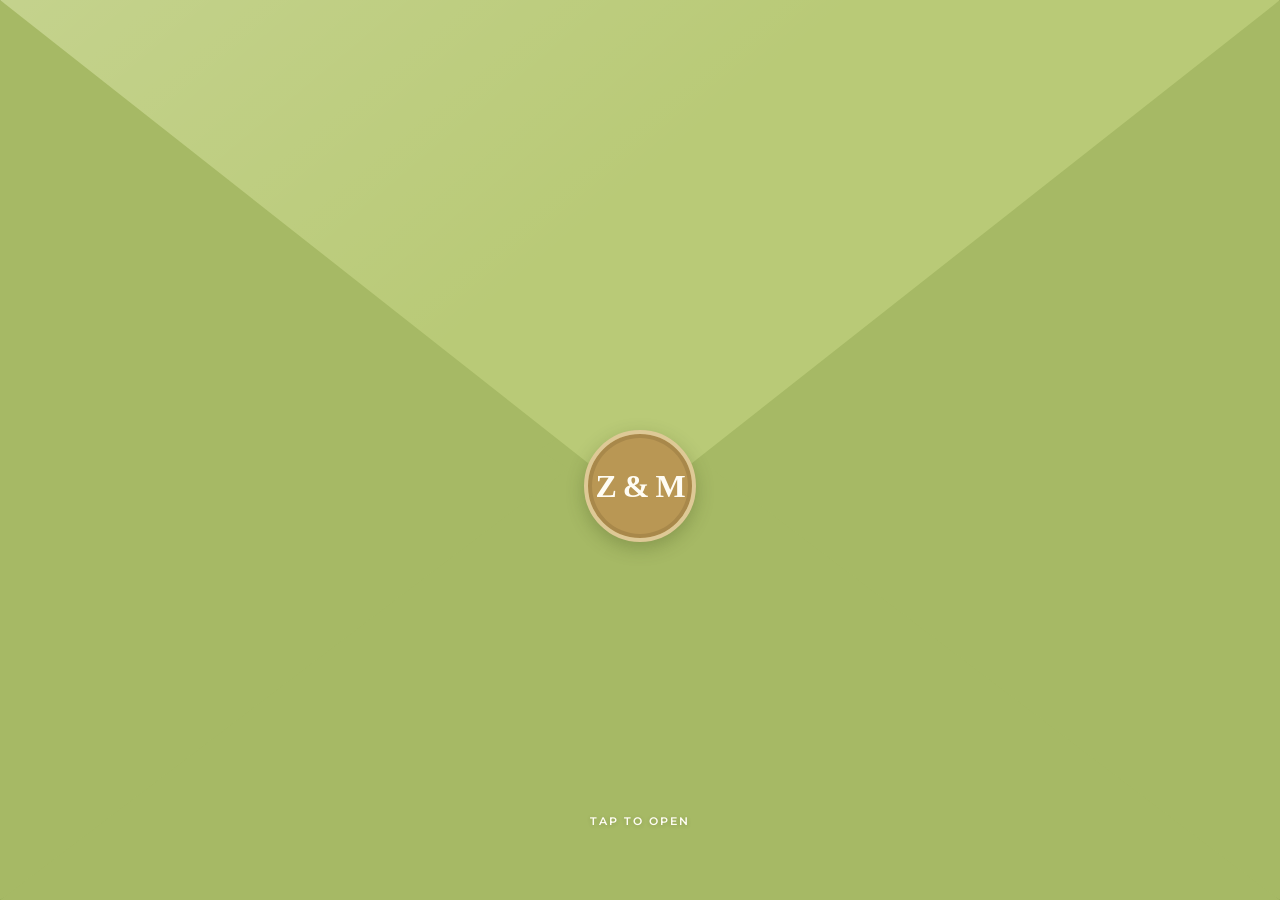
==== commit 6af41499: "Update print statement from 'Hello' to 'Goodbye'" ====
--- a/einvite.html
+++ b/einvite.html
@@ -3,15 +3,15 @@
 <head>
     <meta charset="UTF-8">
     <meta name="viewport" content="width=device-width, initial-scale=1.0">
-    <title>Save the Date — Zumi & Morgan</title>
-
-    <meta property="og:title" content="Save the Date — Zumi & Morgan">
+    <title>You Are Invited! — Zumi & Morgan</title>
+
+    <meta property="og:title" content="You Are Invited! — Zumi & Morgan">
     <meta property="og:description" content="Monday, May 3, 2027 · Raleigh, NC">
     <meta property="og:type" content="website">
     <meta property="og:url" content="https://zumicuji.github.io/TheCujis/invite.html">
 
     <meta name="twitter:card" content="summary">
-    <meta name="twitter:title" content="Save the Date — Zumi & Morgan">
+    <meta name="twitter:title" content="You Are Invited! — Zumi & Morgan">
     <meta name="twitter:description" content="Monday, May 3, 2027 · Raleigh, NC">
 
     <link rel="preconnect" href="https://fonts.googleapis.com">
@@ -26,13 +26,9 @@
             --pear-deep: #71843f;
             --pear-dark: #53652d;
             --cream: #fffdf4;
-            --cream-deep: #f3ecd8;
             --gold: #b99754;
             --ink: #36502f;
             --page: #f1f4e7;
-
-            --envelope-width: min(92vw, 374px);
-            --envelope-height: 278px;
         }
 
         * {
@@ -49,8 +45,8 @@
             overflow-x: hidden;
             color: var(--ink);
             background:
-                radial-gradient(circle at 10% 12%, rgba(220, 231, 173, 0.78), transparent 31%),
-                radial-gradient(circle at 89% 88%, rgba(185, 151, 84, 0.13), transparent 28%),
+                radial-gradient(circle at 12% 10%, rgba(220, 231, 173, 0.76), transparent 30%),
+                radial-gradient(circle at 88% 90%, rgba(185, 151, 84, 0.12), transparent 28%),
                 var(--page);
             font-family: "Montserrat", sans-serif;
         }
@@ -66,48 +62,183 @@
             display: flex;
             align-items: center;
             justify-content: center;
-            padding: clamp(24px, 5svh, 64px) 14px;
+            padding: clamp(24px, 5svh, 64px) clamp(18px, 4vw, 64px);
         }
 
         .experience {
-            width: min(100%, 700px);
+            width: min(100%, 960px);
             margin: 0 auto;
             text-align: center;
         }
 
         /* =====================================================
-           CENTERED INVITATION SUITE STAGE
+           FULL-PAGE PEAR-GREEN ENVELOPE
+           ===================================================== */
+        .full-envelope {
+            display: none;
+        }
+
+        .js .full-envelope {
+            position: fixed;
+            inset: 0;
+            z-index: 60;
+            display: block;
+            pointer-events: none;
+        }
+
+        .envelope-back {
+            position: absolute;
+            inset: 0;
+            z-index: 1;
+            background:
+                linear-gradient(135deg, rgba(255, 255, 255, 0.08), transparent 38%),
+                var(--pear-deep);
+            transition: opacity 0.45s ease 1.1s;
+        }
+
+        .envelope-liner {
+            position: absolute;
+            inset: 0;
+            z-index: 2;
+            opacity: 0;
+            background:
+                radial-gradient(circle at 18% 25%, rgba(83, 101, 45, 0.11) 0 5px, transparent 6px),
+                radial-gradient(circle at 72% 58%, rgba(83, 101, 45, 0.11) 0 6px, transparent 7px),
+                var(--cream);
+            transition: opacity 0.3s ease 0.25s;
+        }
+
+        /*
+           Equal pear-green front folds. Both sides use the same
+           shade to prevent a darker random polygon near the seal.
+        */
+        .fold-left,
+        .fold-right {
+            position: absolute;
+            top: 0;
+            bottom: 0;
+            z-index: 8;
+            width: 58%;
+            background: var(--pear-mid);
+            transition:
+                transform 0.85s cubic-bezier(0.18, 0.82, 0.24, 1) 0.2s,
+                opacity 0.35s ease 1.15s;
+        }
+
+        .fold-left {
+            left: 0;
+            clip-path: polygon(0 0, 100% 50%, 0 100%);
+        }
+
+        .fold-right {
+            right: 0;
+            clip-path: polygon(100% 0, 0 50%, 100% 100%);
+        }
+
+        .fold-bottom {
+            position: absolute;
+            right: 0;
+            bottom: 0;
+            left: 0;
+            z-index: 9;
+            height: 54%;
+            background: var(--pear-mid);
+            clip-path: polygon(0 100%, 50% 0, 100% 100%);
+            transition:
+                transform 0.85s cubic-bezier(0.18, 0.82, 0.24, 1) 0.25s,
+                opacity 0.35s ease 1.15s;
+        }
+
+        .fold-top {
+            position: absolute;
+            top: 0;
+            right: 0;
+            left: 0;
+            z-index: 10;
+            height: 56%;
+            background:
+                linear-gradient(140deg, rgba(255, 255, 255, 0.16), transparent 46%),
+                var(--pear);
+            clip-path: polygon(0 0, 100% 0, 50% 100%);
+            transform: rotateX(0deg);
+            transform-origin: top center;
+            transform-style: preserve-3d;
+            transition:
+                transform 0.78s cubic-bezier(0.22, 0.8, 0.25, 1),
+                opacity 0.35s ease 1.15s;
+        }
+
+        .wax-seal {
+            position: absolute;
+            top: 54%;
+            left: 50%;
+            z-index: 12;
+            display: grid;
+            width: clamp(72px, 12vw, 112px);
+            height: clamp(72px, 12vw, 112px);
+            place-items: center;
+            color: var(--cream);
+            background: var(--gold);
+            border: clamp(2px, 0.45vw, 4px) solid #dec996;
+            border-radius: 50%;
+            box-shadow:
+                inset 0 0 0 clamp(2px, 0.45vw, 4px) rgba(91, 67, 29, 0.18),
+                0 6px 18px rgba(53, 69, 22, 0.28);
+            font-family: Georgia, serif;
+            font-size: clamp(1.1rem, 3.2vw, 2rem);
+            font-weight: 600;
+            letter-spacing: -1px;
+            line-height: 1;
+            white-space: nowrap;
+            transform: translate(-50%, -50%);
+            transition: opacity 0.25s ease, transform 0.25s ease;
+        }
+
+        .tap-note {
+            position: absolute;
+            bottom: clamp(34px, 8svh, 76px);
+            left: 50%;
+            z-index: 13;
+            width: max-content;
+            margin: 0;
+            color: var(--cream);
+            font-size: 0.68rem;
+            font-weight: 600;
+            letter-spacing: 2px;
+            text-shadow: 0 1px 4px rgba(54, 72, 25, 0.2);
+            text-transform: uppercase;
+            transform: translateX(-50%);
+            animation: tapPulse 2s ease-in-out infinite;
+        }
+
+        .envelope-trigger {
+            position: absolute;
+            inset: 0;
+            z-index: 20;
+            padding: 0;
+            background: transparent;
+            border: 0;
+            cursor: pointer;
+            pointer-events: auto;
+            touch-action: manipulation;
+        }
+
+        .envelope-trigger:focus-visible {
+            outline: 4px solid var(--gold);
+            outline-offset: -10px;
+        }
+
+        /* =====================================================
+           INVITATION CARD AREA
+           All cards remain centered and have no angle offsets.
            ===================================================== */
         .suite-stage {
             position: relative;
+            min-height: max(600px, 78svh);
             width: 100%;
-            min-height: max(590px, 78svh);
-            overflow: visible;
-        }
-
-        .envelope-stage {
-            display: none;
-        }
-
-        /*
-            The primary card sits in this pocket while extracting.
-            The pocket masks anything below the envelope's bottom edge,
-            but allows the card to rise visibly above the top opening.
-        */
-        .extraction-pocket {
-            position: absolute;
-            top: 50%;
-            left: 50%;
-            z-index: 5;
-            width: var(--envelope-width);
-            height: var(--envelope-height);
-            pointer-events: none;
-            clip-path: inset(-600px 0 0 0);
-            transform: translate(-50%, -50%);
-            transition: clip-path 0s linear;
-        }
-
-        .suite-card {
+        }
+
+        .card {
             position: absolute;
             top: 50%;
             left: 50%;
@@ -117,20 +248,21 @@
             background: transparent;
             border: 0;
             cursor: pointer;
-            image-rendering: auto;
+            visibility: visible;
+            transform: translate(-50%, -50%);
             transition:
-                width 0.48s cubic-bezier(0.2, 0.78, 0.25, 1),
-                transform 0.48s cubic-bezier(0.2, 0.78, 0.25, 1),
-                top 0.7s cubic-bezier(0.16, 0.9, 0.25, 1),
-                opacity 0.3s ease;
-        }
-
-        .suite-card:focus-visible {
+                width 0.45s cubic-bezier(0.2, 0.78, 0.25, 1),
+                transform 0.45s cubic-bezier(0.2, 0.78, 0.25, 1),
+                top 0.65s cubic-bezier(0.18, 0.85, 0.25, 1),
+                visibility 0s linear 0.45s;
+        }
+
+        .card:focus-visible {
             outline: 3px solid var(--gold);
             outline-offset: 6px;
         }
 
-        .suite-card img {
+        .card img {
             display: block;
             width: 100%;
             height: auto;
@@ -140,110 +272,97 @@
             image-rendering: auto;
         }
 
-        /* Resting stationery stack. */
-        .card-primary {
+        /*
+           Resting card sizes are different for depth, but every card
+           is centered and perfectly straight. There are no rotations.
+        */
+        .primary-card {
             z-index: 4;
-            width: min(67vw, 315px);
-            transform: translate(-50%, -50%) rotate(-1deg);
-        }
-
-        .card-details {
+            width: min(68vw, 330px);
+        }
+
+        .details-card {
             z-index: 2;
-            width: min(54vw, 250px);
-            transform: translate(calc(-50% - 48px), calc(-50% - 30px)) rotate(-4deg);
-        }
-
-        .card-photo {
+            width: min(54vw, 260px);
+        }
+
+        .photo-card {
             z-index: 1;
-            width: min(43vw, 190px);
-            transform: translate(calc(-50% + 68px), calc(-50% + 13px)) rotate(4deg);
+            width: min(43vw, 195px);
         }
 
         /*
-            JavaScript sets --selected-width based on each PNG's
-            natural aspect ratio plus available screen space.
+           Selected cards use the available screen area while preserving
+           each PNG's original dimensional ratio.
         */
-        .card-primary.is-selected,
-        .card-details.is-selected {
-            z-index: 15;
-            width: var(--selected-width, min(96vw, 440px));
-            transform: translate(-50%, -50%) rotate(0deg) scale(1);
-        }
-
-        .card-photo.is-selected {
-            z-index: 15;
-            width: var(--selected-width, min(64vw, 280px));
-            transform: translate(-50%, -50%) rotate(0deg) scale(1);
-        }
-
-        .suite-card.is-selected img {
-            width: 100%;
-            height: auto;
-            max-height: calc(100svh - 92px);
+        .card.is-active {
+            z-index: 20;
+            width: var(--selected-width);
+            transform: translate(-50%, -50%);
+        }
+
+        .card.is-active img {
+            max-height: calc(100svh - 112px);
             object-fit: contain;
-            box-shadow: 0 25px 45px rgba(54, 72, 25, 0.3);
+            box-shadow: 0 28px 48px rgba(54, 72, 25, 0.3);
         }
 
         /* =====================================================
-           SIDE ARROWS
+           CARD NAVIGATION
            ===================================================== */
         .card-navigation {
             position: absolute;
             top: 50%;
             right: 0;
             left: 0;
-            z-index: 30;
-            display: flex;
+            z-index: 40;
+            display: none;
             align-items: center;
             justify-content: space-between;
             padding: 0 2px;
-            pointer-events: none;
             transform: translateY(-50%);
-            transition: opacity 0.35s ease;
+        }
+
+        .opened .card-navigation {
+            display: flex;
         }
 
         .nav-arrow {
             display: grid;
-            width: 42px;
-            height: 56px;
+            width: 44px;
+            height: 60px;
             place-items: center;
             color: var(--ink);
-            background: rgba(255, 253, 244, 0.18);
-            border: 1px solid rgba(83, 101, 45, 0.2);
-            border-radius: 24px;
+            background: rgba(255, 253, 244, 0.25);
+            border: 1px solid rgba(83, 101, 45, 0.25);
+            border-radius: 25px;
             cursor: pointer;
             font-family: Arial, sans-serif;
-            font-size: 1.65rem;
-            font-weight: 300;
+            font-size: 1.8rem;
             line-height: 1;
-            opacity: 0.34;
-            pointer-events: auto;
-            transition:
-                opacity 0.2s ease,
-                color 0.2s ease,
-                background 0.2s ease,
-                transform 0.2s ease;
+            opacity: 0.42;
+            transition: opacity 0.2s ease, background 0.2s ease, color 0.2s ease;
         }
 
         .nav-arrow:hover,
         .nav-arrow:focus-visible {
             color: var(--cream);
             background: var(--ink);
-            opacity: 0.92;
+            opacity: 0.95;
             outline: 2px solid var(--gold);
             outline-offset: 3px;
         }
 
-        .nav-arrow:active {
-            transform: scale(0.94);
-        }
-
         /* =====================================================
-           POST-OPEN WEBSITE BUTTON
+           POST-OPEN CONTROLS
            ===================================================== */
         .suite-actions {
-            margin: -16px auto 0;
-            transition: opacity 0.35s ease, transform 0.35s ease;
+            display: none;
+            margin-top: -12px;
+        }
+
+        .opened .suite-actions {
+            display: block;
         }
 
         .website-button {
@@ -262,31 +381,22 @@
             line-height: 1.3;
             text-decoration: none;
             text-transform: uppercase;
-            transition:
-                background 0.2s ease,
-                color 0.2s ease,
-                border-color 0.2s ease,
-                transform 0.2s ease;
         }
 
         .website-button:hover,
         .website-button:focus-visible {
             color: var(--cream);
             background: rgba(83, 101, 45, 0.88);
-            border-color: rgba(83, 101, 45, 0.95);
             outline: 2px solid var(--gold);
             outline-offset: 3px;
-        }
-
-        .website-button:active {
-            transform: scale(0.98);
         }
 
         .replay-button {
             position: fixed;
             top: 14px;
             right: 14px;
-            z-index: 50;
+            z-index: 100;
+            display: none;
             padding: 9px 11px;
             color: var(--ink);
             background: rgba(255, 253, 244, 0.96);
@@ -295,10 +405,11 @@
             font-size: 0.62rem;
             font-weight: 600;
             letter-spacing: 1.1px;
-            opacity: 0;
-            pointer-events: none;
             text-transform: uppercase;
-            transition: opacity 0.3s ease, background 0.2s ease;
+        }
+
+        .opened + .replay-button {
+            display: block;
         }
 
         .replay-button:hover,
@@ -309,343 +420,103 @@
         }
 
         /* =====================================================
-           REALISTIC PEAR-GREEN ENVELOPE
+           INITIAL / OPENING ANIMATION STATES
            ===================================================== */
-        .js .envelope-stage {
-            position: absolute;
+        .js .card {
+            visibility: hidden;
+            pointer-events: none;
+        }
+
+        /*
+           Main invitation begins behind the full-page envelope at
+           the center seam. It rises upward from that center opening.
+        */
+        .js .primary-card {
+            top: 58%;
+            z-index: 5;
+            visibility: visible;
+            transform: translate(-50%, -50%) scale(0.7);
+        }
+
+        .opening .fold-top {
+            transform: rotateX(-178deg);
+        }
+
+        .opening .fold-left {
+            transform: translateX(-110%);
+        }
+
+        .opening .fold-right {
+            transform: translateX(110%);
+        }
+
+        .opening .fold-bottom {
+            transform: translateY(110%);
+        }
+
+        .opening .envelope-liner {
+            opacity: 1;
+        }
+
+        .opening .wax-seal {
+            opacity: 0;
+            transform: translate(-50%, -50%) scale(0.8);
+        }
+
+        .opening .tap-note {
+            opacity: 0;
+        }
+
+        /*
+           Main card rises from the middle opening. It does not come
+           from the bottom of the page.
+        */
+        .opening .primary-card {
+            top: 29%;
+            z-index: 25;
+            transform: translate(-50%, -50%) scale(0.84);
+            transition:
+                top 1.05s cubic-bezier(0.18, 0.88, 0.22, 1) 0.42s,
+                transform 1.05s cubic-bezier(0.18, 0.88, 0.22, 1) 0.42s;
+        }
+
+        .opening .envelope-back {
+            opacity: 0;
+        }
+
+        /*
+           Important: hide the entire opened envelope AND disable its
+           full-page trigger so it cannot block card-arrow taps.
+        */
+        .opened .full-envelope {
+            opacity: 0;
+            visibility: hidden;
+            pointer-events: none;
+            transition:
+                opacity 0.35s ease,
+                visibility 0s linear 0.35s;
+        }
+
+        .opened .full-envelope .envelope-trigger {
+            pointer-events: none;
+        }
+
+        .opened .card {
+            visibility: visible;
+            pointer-events: auto;
+        }
+
+        .opened .primary-card {
+            top: 50%;
+            z-index: 4;
+            transform: translate(-50%, -50%);
+        }
+
+        .opened .details-card,
+        .opened .photo-card {
             top: 50%;
             left: 50%;
-            display: block;
-            width: var(--envelope-width);
-            height: var(--envelope-height);
-            pointer-events: none;
             transform: translate(-50%, -50%);
-            transition: opacity 0.5s ease, transform 0.5s ease;
-        }
-
-        .js .envelope-trigger {
-            position: absolute;
-            inset: 0;
-            z-index: 20;
-            padding: 0;
-            background: transparent;
-            border: 0;
-            cursor: pointer;
-            pointer-events: auto;
-            touch-action: manipulation;
-        }
-
-        .js .envelope-trigger:focus-visible {
-            outline: 3px solid var(--gold);
-            outline-offset: 9px;
-            border-radius: 8px;
-        }
-
-        /* Back envelope layer. */
-        .envelope-back {
-            position: absolute;
-            top: 25px;
-            right: 0;
-            bottom: 0;
-            left: 0;
-            z-index: 1;
-            overflow: hidden;
-            background: var(--pear-deep);
-            border-radius: 5px 5px 12px 12px;
-            box-shadow: 0 20px 22px rgba(54, 72, 25, 0.22);
-        }
-
-        /* Cream liner layer. */
-        .envelope-liner {
-            position: absolute;
-            top: 26px;
-            left: 50%;
-            z-index: 2;
-            width: 0;
-            height: 0;
-            transform: translateX(-50%);
-            border-width: 0 187px 132px;
-            border-style: solid;
-            border-color: transparent transparent var(--cream-deep);
-        }
-
-        .envelope-liner::after {
-            position: absolute;
-            top: 35px;
-            left: -94px;
-            width: 188px;
-            height: 75px;
-            content: "";
-            opacity: 0.48;
-            background:
-                radial-gradient(ellipse at 15% 45%, transparent 0 12px, rgba(83, 101, 45, 0.28) 13px 14px, transparent 15px),
-                radial-gradient(ellipse at 46% 72%, transparent 0 13px, rgba(83, 101, 45, 0.28) 14px 15px, transparent 16px),
-                radial-gradient(ellipse at 78% 38%, transparent 0 11px, rgba(83, 101, 45, 0.28) 12px 13px, transparent 14px);
-        }
-
-        .primary-card-peek {
-            position: absolute;
-            top: 43px;
-            left: 50%;
-            z-index: 3;
-            width: 77%;
-            height: 162px;
-            overflow: hidden;
-            background: var(--cream);
-            border: 1px solid var(--gold);
-            box-shadow: 0 5px 9px rgba(54, 72, 25, 0.15);
-            transform: translateX(-50%);
-        }
-
-        .primary-card-peek img {
-            display: block;
-            width: 100%;
-            height: auto;
-        }
-
-        /* Front folds conceal the lower portion of the emerging card. */
-        .envelope-front {
-            position: absolute;
-            right: 0;
-            bottom: 0;
-            left: 0;
-            z-index: 8;
-            height: 190px;
-            overflow: hidden;
-            background: var(--pear-mid);
-            border-radius: 0 0 12px 12px;
-        }
-
-        .envelope-front::before,
-        .envelope-front::after {
-            position: absolute;
-            top: 0;
-            width: 0;
-            height: 0;
-            content: "";
-            border-style: solid;
-        }
-
-        .envelope-front::before {
-            left: 0;
-            z-index: 1;
-            border-width: 95px 187px 95px 0;
-            border-color: transparent var(--pear-light) transparent transparent;
-        }
-
-        .envelope-front::after {
-            right: 0;
-            z-index: 1;
-            border-width: 95px 0 95px 187px;
-            border-color: transparent transparent transparent #96aa57;
-        }
-
-        .envelope-bottom-fold {
-            position: absolute;
-            bottom: 0;
-            left: 50%;
-            z-index: 9;
-            width: 0;
-            height: 0;
-            transform: translateX(-50%);
-            border-width: 0 187px 104px;
-            border-style: solid;
-            border-color: transparent transparent #aabb66;
-        }
-
-        .envelope-flap {
-            position: absolute;
-            top: 25px;
-            left: 0;
-            z-index: 10;
-            width: 100%;
-            height: 138px;
-            transform: rotateX(0deg);
-            transform-origin: top center;
-            transform-style: preserve-3d;
-            transition: transform 0.8s cubic-bezier(0.22, 0.8, 0.25, 1);
-        }
-
-        .envelope-flap::before {
-            position: absolute;
-            inset: 0;
-            content: "";
-            clip-path: polygon(0 0, 100% 0, 50% 100%);
-            background:
-                linear-gradient(140deg, rgba(255, 255, 255, 0.18), transparent 45%),
-                var(--pear);
-            box-shadow: inset 0 -2px 0 rgba(69, 89, 31, 0.2);
-            backface-visibility: hidden;
-        }
-
-        .wax-seal {
-            position: absolute;
-            top: 120px;
-            left: 50%;
-            z-index: 11;
-            display: grid;
-            width: 48px;
-            height: 48px;
-            place-items: center;
-            color: var(--cream);
-            background: var(--gold);
-            border: 2px solid #dec996;
-            border-radius: 50%;
-            box-shadow:
-                inset 0 0 0 2px rgba(91, 67, 29, 0.18),
-                0 3px 9px rgba(53, 69, 22, 0.25);
-            font-family: Georgia, serif;
-            font-size: 0.88rem;
-            font-weight: 600;
-            letter-spacing: -0.5px;
-            line-height: 1;
-            white-space: nowrap;
-            transition: opacity 0.25s ease;
-            transform: translateX(-50%);
-        }
-
-        .tap-note {
-            position: absolute;
-            bottom: -49px;
-            left: 50%;
-            width: max-content;
-            margin: 0;
-            color: var(--pear-dark);
-            font-size: 0.66rem;
-            font-weight: 600;
-            letter-spacing: 2px;
-            text-transform: uppercase;
-            transform: translateX(-50%);
-            animation: tapPulse 2s ease-in-out infinite;
-            transition: opacity 0.25s ease;
-        }
-
-        /* =====================================================
-           OPENING ANIMATION STATES
-           ===================================================== */
-        .js .suite-actions,
-        .js .card-navigation {
-            opacity: 0;
-            pointer-events: none;
-        }
-
-        .js .suite-actions {
-            transform: translateY(8px);
-        }
-
-        .js .card-navigation {
-            transform: translateY(-50%);
-        }
-
-        .js .suite-card {
-            opacity: 0;
-            pointer-events: none;
-        }
-
-        /*
-            Main invitation begins near the top opening of the envelope,
-            not at the bottom of the page.
-        */
-        .js .card-primary {
-            top: 43%;
-            z-index: 5;
-            transform: translate(-50%, -50%) rotate(0deg) scale(0.72);
-        }
-
-        .js .card-details {
-            transform: translate(calc(-50% - 48px), calc(-50% + 72px)) rotate(-4deg) scale(0.72);
-        }
-
-        .js .card-photo {
-            transform: translate(calc(-50% + 68px), calc(-50% + 76px)) rotate(4deg) scale(0.72);
-        }
-
-        .js .experience.is-opening .envelope-flap {
-            transform: rotateX(-178deg);
-        }
-
-        .js .experience.is-opening .wax-seal,
-        .js .experience.is-opening .tap-note {
-            opacity: 0;
-        }
-
-        /*
-            The main invitation rises UP from the envelope opening.
-            The front folds remain above it while it is still inside.
-        */
-        .js .experience.is-opening .card-primary {
-            top: -35%;
-            z-index: 5;
-            opacity: 1;
-            transform: translate(-50%, -50%) rotate(0deg) scale(0.82);
-            transition:
-                opacity 0.12s ease 0.32s,
-                top 1.08s cubic-bezier(0.18, 0.88, 0.22, 1) 0.42s,
-                transform 1.08s cubic-bezier(0.18, 0.88, 0.22, 1) 0.42s;
-        }
-
-        .js .experience.is-open .extraction-pocket {
-            clip-path: none;
-        }
-
-        .js .experience.is-open .envelope-stage {
-            opacity: 0;
-            pointer-events: none;
-            transform: translate(-50%, -50%) scale(0.96);
-        }
-
-        .js .experience.is-open .suite-card {
-            opacity: 1;
-            pointer-events: auto;
-        }
-
-        .js .experience.is-open .card-primary {
-            top: 50%;
-            z-index: 4;
-            transform: translate(-50%, -50%) rotate(-1deg);
-            transition:
-                top 0.58s cubic-bezier(0.2, 0.78, 0.25, 1) 0.08s,
-                width 0.48s cubic-bezier(0.2, 0.78, 0.25, 1),
-                transform 0.58s cubic-bezier(0.2, 0.78, 0.25, 1) 0.08s,
-                opacity 0.3s ease;
-        }
-
-        .js .experience.is-open .card-details {
-            transform: translate(calc(-50% - 48px), calc(-50% - 30px)) rotate(-4deg);
-            transition-delay: 0.12s;
-        }
-
-        .js .experience.is-open .card-photo {
-            transform: translate(calc(-50% + 68px), calc(-50% + 13px)) rotate(4deg);
-            transition-delay: 0.2s;
-        }
-
-        .js .experience.is-open .card-primary.is-selected,
-        .js .experience.is-open .card-details.is-selected,
-        .js .experience.is-open .card-photo.is-selected {
-            z-index: 15;
-            width: var(--selected-width);
-            transform: translate(-50%, -50%) rotate(0deg) scale(1);
-            transition-delay: 0s;
-        }
-
-        .js .experience.is-open .suite-actions {
-            opacity: 1;
-            pointer-events: auto;
-            transform: translateY(0);
-            transition: opacity 0.4s ease 0.45s, transform 0.4s ease 0.45s;
-        }
-
-        .js .experience.is-open .card-navigation {
-            opacity: 1;
-            pointer-events: auto;
-            transform: translateY(-50%);
-            transition: opacity 0.4s ease 0.45s;
-        }
-
-        .js .experience.is-open + .replay-button {
-            opacity: 1;
-            pointer-events: auto;
         }
 
         @keyframes tapPulse {
@@ -662,47 +533,20 @@
         }
 
         @media (min-width: 768px) {
-            .page {
-                padding-top: clamp(32px, 5svh, 80px);
-                padding-bottom: clamp(32px, 5svh, 80px);
-            }
-
-            .experience {
-                width: min(100%, 900px);
-            }
-
             .suite-stage {
                 min-height: max(680px, 82svh);
             }
 
-            .card-primary {
-                width: 340px;
-            }
-
-            .card-details {
-                width: 275px;
-                transform: translate(calc(-50% - 58px), calc(-50% - 38px)) rotate(-4deg);
-            }
-
-            .card-photo {
-                width: 220px;
-                transform: translate(calc(-50% + 82px), calc(-50% + 8px)) rotate(4deg);
-            }
-
-            .js .card-details {
-                transform: translate(calc(-50% - 58px), calc(-50% + 72px)) rotate(-4deg) scale(0.72);
-            }
-
-            .js .card-photo {
-                transform: translate(calc(-50% + 82px), calc(-50% + 76px)) rotate(4deg) scale(0.72);
-            }
-
-            .js .experience.is-open .card-details {
-                transform: translate(calc(-50% - 58px), calc(-50% - 38px)) rotate(-4deg);
-            }
-
-            .js .experience.is-open .card-photo {
-                transform: translate(calc(-50% + 82px), calc(-50% + 8px)) rotate(4deg);
+            .primary-card {
+                width: 350px;
+            }
+
+            .details-card {
+                width: 282px;
+            }
+
+            .photo-card {
+                width: 225px;
             }
 
             .replay-button {
@@ -710,6 +554,26 @@
                 right: 20px;
             }
         }
+
+        @media (prefers-reduced-motion: reduce) {
+            *,
+            *::before,
+            *::after {
+                animation-duration: 0.01ms !important;
+                animation-iteration-count: 1 !important;
+                scroll-behavior: auto !important;
+                transition-duration: 0.01ms !important;
+            }
+
+            .js .full-envelope {
+                display: none;
+            }
+
+            .js .card {
+                visibility: visible;
+                pointer-events: auto;
+            }
+        }
     </style>
 </head>
 
@@ -717,52 +581,46 @@
     <main class="page">
         <div class="experience" id="experience">
 
+            <!-- Full-page pear-green envelope -->
+            <div class="full-envelope">
+                <div class="envelope-back"></div>
+                <div class="envelope-liner"></div>
+                <div class="fold-left"></div>
+                <div class="fold-right"></div>
+                <div class="fold-bottom"></div>
+                <div class="fold-top"></div>
+
+                <div class="wax-seal">Z & M</div>
+
+                <p class="tap-note">Tap to open</p>
+
+                <button
+                    class="envelope-trigger"
+                    id="openInvite"
+                    type="button"
+                    aria-label="Open Zumi and Morgan's wedding invitation suite"
+                ></button>
+            </div>
+
+            <!-- Actual invitation PNG cards -->
             <div class="suite-stage">
-                <!-- Envelope -->
-                <div class="envelope-stage">
-                    <div class="envelope-back"></div>
-                    <div class="envelope-liner"></div>
-
-                    <div class="primary-card-peek">
-                        <img src="invite1.png" alt="">
-                    </div>
-
-                    <div class="envelope-front"></div>
-                    <div class="envelope-bottom-fold"></div>
-                    <div class="envelope-flap"></div>
-                    <div class="wax-seal">Z&amp;M</div>
-
-                    <p class="tap-note">Tap to open</p>
-
-                    <button
-                        class="envelope-trigger"
-                        id="openInvite"
-                        type="button"
-                        aria-label="Open Zumi and Morgan's wedding invitation suite"
-                    ></button>
-                </div>
-
-                <!-- Main formal invitation -->
-                <div class="extraction-pocket">
-                    <button
-                        type="button"
-                        class="suite-card card-primary"
-                        aria-label="View formal wedding invitation"
-                        aria-pressed="false"
-                    >
-                        <img
-                            src="invite1.png"
-                            alt="Formal wedding invitation for Zumi Cuji and Morgan Fields"
-                            decoding="async"
-                            fetchpriority="high"
-                        >
-                    </button>
-                </div>
-
-                <!-- Details card -->
                 <button
                     type="button"
-                    class="suite-card card-details"
+                    class="card primary-card"
+                    aria-label="View formal wedding invitation"
+                    aria-pressed="false"
+                >
+                    <img
+                        src="invite1.png"
+                        alt="Formal wedding invitation for Zumi Cuji and Morgan Fields"
+                        decoding="async"
+                        fetchpriority="high"
+                    >
+                </button>
+
+                <button
+                    type="button"
+                    class="card details-card"
                     aria-label="View wedding details card"
                     aria-pressed="false"
                 >
@@ -774,10 +632,9 @@
                     >
                 </button>
 
-                <!-- Photo card -->
                 <button
                     type="button"
-                    class="suite-card card-photo"
+                    class="card photo-card"
                     aria-label="View wedding photo card"
                     aria-pressed="false"
                 >
@@ -789,7 +646,6 @@
                     >
                 </button>
 
-                <!-- Side arrows -->
                 <div class="card-navigation" aria-label="Invitation card navigation">
                     <button
                         class="nav-arrow"
@@ -811,7 +667,6 @@
                 </div>
             </div>
 
-            <!-- Visible after envelope opens -->
             <div class="suite-actions">
                 <a
                     class="website-button"
@@ -834,43 +689,45 @@
             const replayButton = document.getElementById("replayButton");
             const previousButton = document.getElementById("previousCard");
             const nextButton = document.getElementById("nextCard");
-
-            const interactiveCards = [
-                document.querySelector(".card-primary"),
-                document.querySelector(".card-details"),
-                document.querySelector(".card-photo")
+            const reducedMotion = window.matchMedia("(prefers-reduced-motion: reduce)");
+
+            const cards = [
+                document.querySelector(".primary-card"),
+                document.querySelector(".details-card"),
+                document.querySelector(".photo-card")
             ];
 
             let activeCardIndex = 0;
-            let touchHandled = false;
+            let lastTouchTime = 0;
 
             document.documentElement.classList.add("js");
 
             /*
-                Fit each selected PNG to the usable device viewport while
-                preserving its exact original aspect ratio.
+               Calculates a centered selected card size while preserving
+               original image ratio and even safe margins.
             */
             function updateCardFitSizes() {
                 const viewportWidth = document.documentElement.clientWidth;
                 const viewportHeight = window.innerHeight || document.documentElement.clientHeight;
-
-                interactiveCards.forEach(function (card, index) {
+                const safeMargin = Math.max(24, Math.min(viewportWidth * 0.05, 64));
+
+                cards.forEach(function (card, index) {
                     const image = card.querySelector("img");
                     const naturalWidth = image.naturalWidth || image.width || 1;
                     const naturalHeight = image.naturalHeight || image.height || 1;
                     const aspectRatio = naturalWidth / naturalHeight;
 
-                    const maxWidth = index === 2
-                        ? viewportWidth * 0.64
-                        : viewportWidth * 0.96;
-
-                    const maxHeight = index === 2
-                        ? viewportHeight * 0.58
-                        : viewportHeight - 112;
+                    const widthLimit = index === 2
+                        ? viewportWidth - (safeMargin * 4)
+                        : viewportWidth - (safeMargin * 2);
+
+                    const heightLimit = index === 2
+                        ? viewportHeight - (safeMargin * 4)
+                        : viewportHeight - (safeMargin * 2);
 
                     const selectedWidth = Math.max(
                         120,
-                        Math.min(maxWidth, maxHeight * aspectRatio)
+                        Math.min(widthLimit, heightLimit * aspectRatio)
                     );
 
                     card.style.setProperty(
@@ -881,21 +738,20 @@
             }
 
             function selectCard(index) {
-                activeCardIndex =
-                    (index + interactiveCards.length) % interactiveCards.length;
+                activeCardIndex = (index + cards.length) % cards.length;
 
                 updateCardFitSizes();
 
-                interactiveCards.forEach(function (card, cardIndex) {
-                    const selected = cardIndex === activeCardIndex;
-
-                    card.classList.toggle("is-selected", selected);
-                    card.setAttribute("aria-pressed", selected ? "true" : "false");
+                cards.forEach(function (card, cardIndex) {
+                    const isActive = cardIndex === activeCardIndex;
+
+                    card.classList.toggle("is-active", isActive);
+                    card.setAttribute("aria-pressed", isActive ? "true" : "false");
                 });
             }
 
             function cycleCards(direction) {
-                if (!experience.classList.contains("is-open")) {
+                if (!experience.classList.contains("opened")) {
                     return;
                 }
 
@@ -904,27 +760,27 @@
 
             function openInvitation() {
                 if (
-                    experience.classList.contains("is-opening") ||
-                    experience.classList.contains("is-open")
+                    experience.classList.contains("opening") ||
+                    experience.classList.contains("opened")
                 ) {
                     return;
                 }
 
-                experience.classList.add("is-opening");
+                experience.classList.add("opening");
                 openButton.disabled = true;
 
                 window.setTimeout(function () {
-                    experience.classList.remove("is-opening");
-                    experience.classList.add("is-open");
+                    experience.classList.remove("opening");
+                    experience.classList.add("opened");
                     selectCard(0);
-                }, 1550);
+                }, 1900);
             }
 
             function replayInvitation() {
-                experience.classList.remove("is-opening", "is-open");
-
-                interactiveCards.forEach(function (card) {
-                    card.classList.remove("is-selected");
+                experience.classList.remove("opening", "opened");
+
+                cards.forEach(function (card) {
+                    card.classList.remove("is-active");
                     card.setAttribute("aria-pressed", "false");
                 });
 
@@ -933,14 +789,12 @@
 
                 void experience.offsetWidth;
 
-                window.setTimeout(function () {
-                    openInvitation();
-                }, 80);
-            }
-
-            interactiveCards.forEach(function (card, index) {
+                window.setTimeout(openInvitation, 80);
+            }
+
+            cards.forEach(function (card, index) {
                 card.addEventListener("click", function () {
-                    if (experience.classList.contains("is-open")) {
+                    if (experience.classList.contains("opened")) {
                         selectCard(index);
                     }
                 });
@@ -954,38 +808,34 @@
                 }
             });
 
-            previousButton.addEventListener("click", function () {
+            previousButton.addEventListener("click", function (event) {
+                event.stopPropagation();
                 cycleCards(-1);
             });
 
-            nextButton.addEventListener("click", function () {
+            nextButton.addEventListener("click", function (event) {
+                event.stopPropagation();
                 cycleCards(1);
             });
 
-            /*
-                Both click and touchend are included for reliable
-                mobile Safari and Android browser interaction.
-            */
+            openButton.addEventListener("touchend", function (event) {
+                event.preventDefault();
+                lastTouchTime = Date.now();
+                openInvitation();
+            }, { passive: false });
+
             openButton.addEventListener("click", function () {
-                if (!touchHandled) {
+                if (Date.now() - lastTouchTime > 700) {
                     openInvitation();
                 }
-
-                touchHandled = false;
             });
-
-            openButton.addEventListener("touchend", function (event) {
-                event.preventDefault();
-                touchHandled = true;
-                openInvitation();
-            }, { passive: false });
 
             replayButton.addEventListener("click", replayInvitation);
 
             window.addEventListener("resize", function () {
                 updateCardFitSizes();
 
-                if (experience.classList.contains("is-open")) {
+                if (experience.classList.contains("opened")) {
                     selectCard(activeCardIndex);
                 }
             });
@@ -994,13 +844,19 @@
                 window.setTimeout(function () {
                     updateCardFitSizes();
 
-                    if (experience.classList.contains("is-open")) {
+                    if (experience.classList.contains("opened")) {
                         selectCard(activeCardIndex);
                     }
                 }, 250);
             });
 
             updateCardFitSizes();
+
+            if (reducedMotion.matches) {
+                experience.classList.add("opened");
+                openButton.disabled = true;
+                selectCard(0);
+            }
         })();
     </script>
 </body>
